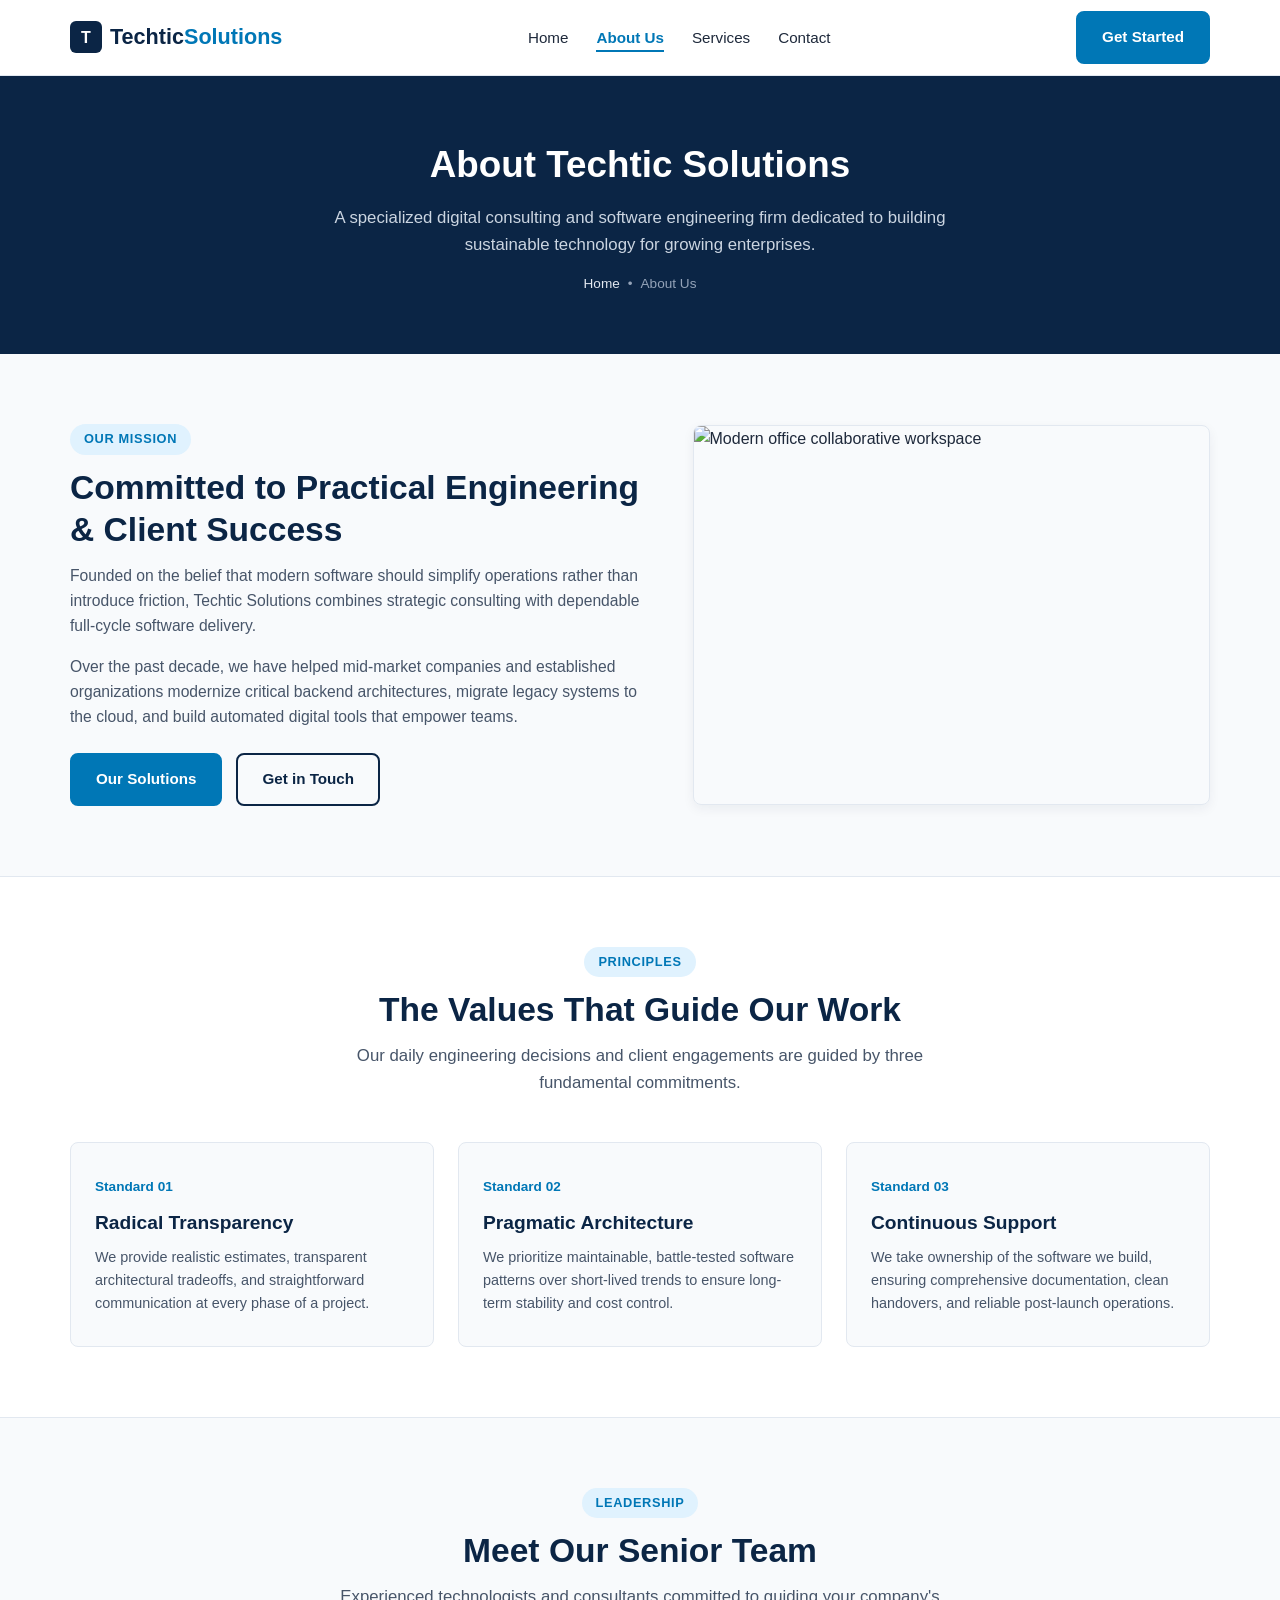
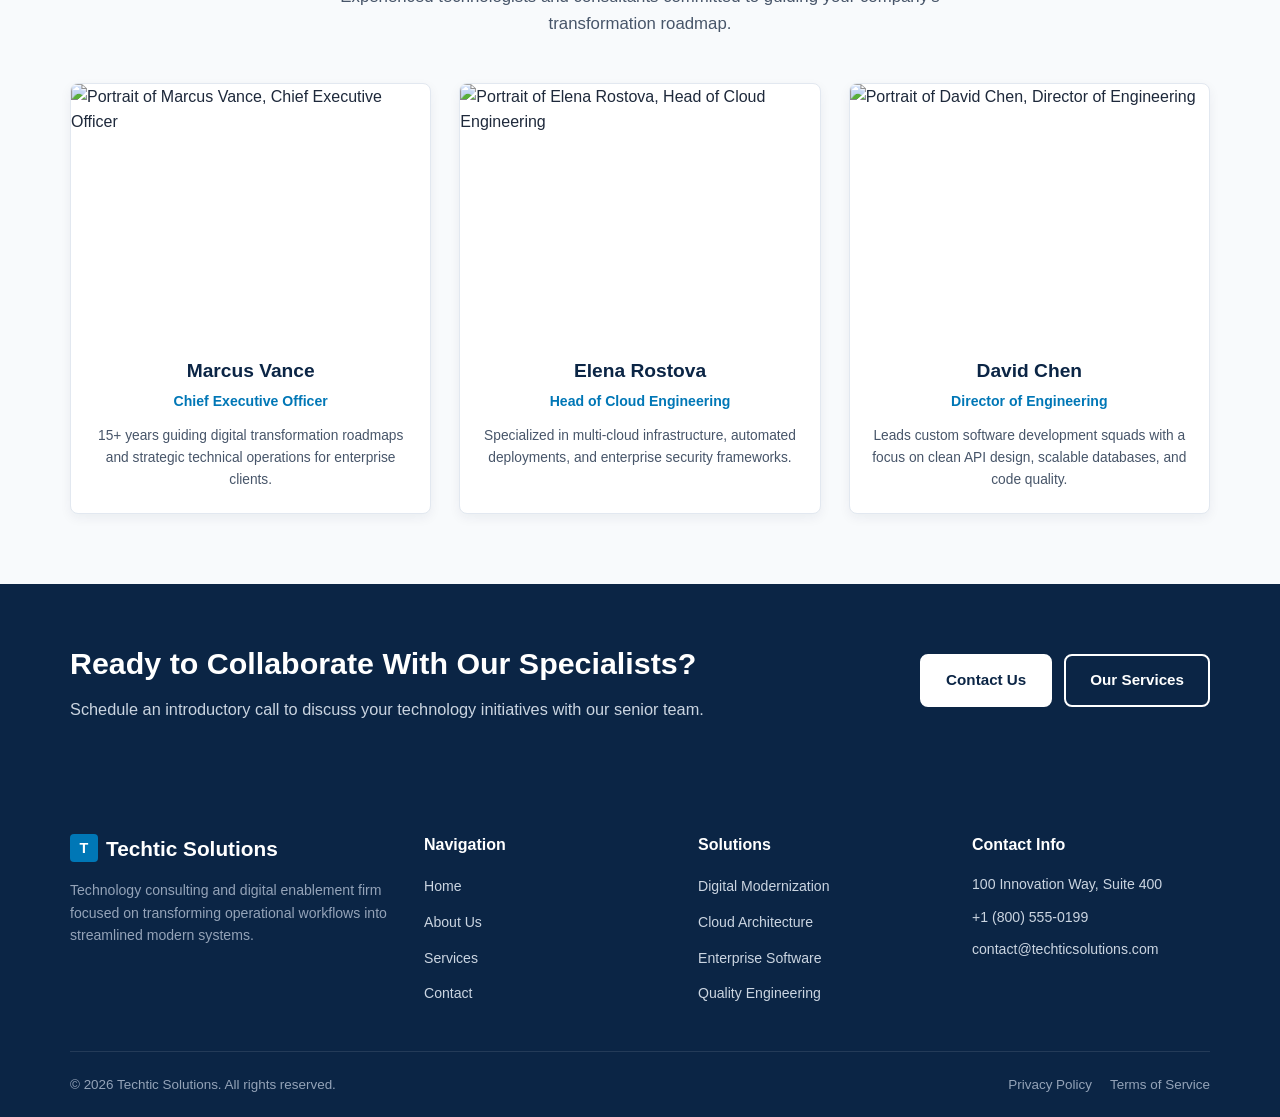
==== about.html @ 80dbdb21 "Initial commit: Techtic Solutions business website" ====
<!DOCTYPE html>
<html lang="en">
<head>
  <meta charset="UTF-8">
  <meta name="viewport" content="width=device-width, initial-scale=1.0">
  <title>About Us | Techtic Solutions</title>
  <meta name="description" content="Learn about Techtic Solutions - our story, mission, core values, and our engineering leadership.">
  <link rel="stylesheet" href="style.css">
</head>
<body>

  <!-- Navigation -->
  <header class="main-header">
    <div class="container navbar">
      <a href="index.html" class="brand-logo">
        <span class="brand-badge">T</span>
        <span>Techtic<span class="brand-accent">Solutions</span></span>
      </a>

      <nav aria-label="Main Navigation">
        <ul class="nav-links">
          <li><a href="index.html" class="nav-link">Home</a></li>
          <li><a href="about.html" class="nav-link active">About Us</a></li>
          <li><a href="services.html" class="nav-link">Services</a></li>
          <li><a href="contact.html" class="nav-link">Contact</a></li>
        </ul>
      </nav>

      <div class="nav-cta">
        <a href="contact.html" class="btn btn-primary">Get Started</a>
      </div>
    </div>
  </header>

  <!-- Page Banner -->
  <section class="page-banner">
    <div class="container">
      <h1>About Techtic Solutions</h1>
      <p>A specialized digital consulting and software engineering firm dedicated to building sustainable technology for growing enterprises.</p>
      <div class="breadcrumb-nav">
        <a href="index.html">Home</a> &bull; <span>About Us</span>
      </div>
    </div>
  </section>

  <main>
    <!-- Company Story Section -->
    <section class="section-padding">
      <div class="container">
        <div class="two-column-layout">
          <div class="column-text">
            <span class="badge">Our Mission</span>
            <h2 class="section-title">Committed to Practical Engineering &amp; Client Success</h2>
            <p class="text-paragraph">
              Founded on the belief that modern software should simplify operations rather than introduce friction, Techtic Solutions combines strategic consulting with dependable full-cycle software delivery.
            </p>
            <p class="text-paragraph">
              Over the past decade, we have helped mid-market companies and established organizations modernize critical backend architectures, migrate legacy systems to the cloud, and build automated digital tools that empower teams.
            </p>
            <div class="about-btn-group">
              <a href="services.html" class="btn btn-primary">Our Solutions</a>
              <a href="contact.html" class="btn btn-outline">Get in Touch</a>
            </div>
          </div>

          <div class="column-image-wrap">
            <img 
              src="https://images.unsplash.com/photo-1497366216548-37526070297c?auto=format&fit=crop&w=700&q=80" 
              alt="Modern office collaborative workspace" 
              class="about-image"
            >
          </div>
        </div>
      </div>
    </section>

    <!-- Core Values Section -->
    <section class="section-padding values-section">
      <div class="container">
        <div class="section-header">
          <span class="badge">Principles</span>
          <h2 class="section-title">The Values That Guide Our Work</h2>
          <p class="section-subtitle">
            Our daily engineering decisions and client engagements are guided by three fundamental commitments.
          </p>
        </div>

        <div class="values-flex">
          <article class="value-card">
            <span class="value-tag">Standard 01</span>
            <h3>Radical Transparency</h3>
            <p>
              We provide realistic estimates, transparent architectural tradeoffs, and straightforward communication at every phase of a project.
            </p>
          </article>

          <article class="value-card">
            <span class="value-tag">Standard 02</span>
            <h3>Pragmatic Architecture</h3>
            <p>
              We prioritize maintainable, battle-tested software patterns over short-lived trends to ensure long-term stability and cost control.
            </p>
          </article>

          <article class="value-card">
            <span class="value-tag">Standard 03</span>
            <h3>Continuous Support</h3>
            <p>
              We take ownership of the software we build, ensuring comprehensive documentation, clean handovers, and reliable post-launch operations.
            </p>
          </article>
        </div>
      </div>
    </section>

    <!-- Leadership Team Section -->
    <section class="section-padding">
      <div class="container">
        <div class="section-header">
          <span class="badge">Leadership</span>
          <h2 class="section-title">Meet Our Senior Team</h2>
          <p class="section-subtitle">
            Experienced technologists and consultants committed to guiding your company's transformation roadmap.
          </p>
        </div>

        <div class="team-flex">
          <article class="team-card">
            <img 
              src="https://images.unsplash.com/photo-1507003211169-0a1dd7228f2d?auto=format&fit=crop&w=500&q=80" 
              alt="Portrait of Marcus Vance, Chief Executive Officer" 
              class="team-photo"
            >
            <div class="team-body">
              <h3 class="team-name">Marcus Vance</h3>
              <p class="team-role">Chief Executive Officer</p>
              <p class="team-bio">
                15+ years guiding digital transformation roadmaps and strategic technical operations for enterprise clients.
              </p>
            </div>
          </article>

          <article class="team-card">
            <img 
              src="https://images.unsplash.com/photo-1573496359142-b8d87734a5a2?auto=format&fit=crop&w=500&q=80" 
              alt="Portrait of Elena Rostova, Head of Cloud Engineering" 
              class="team-photo"
            >
            <div class="team-body">
              <h3 class="team-name">Elena Rostova</h3>
              <p class="team-role">Head of Cloud Engineering</p>
              <p class="team-bio">
                Specialized in multi-cloud infrastructure, automated deployments, and enterprise security frameworks.
              </p>
            </div>
          </article>

          <article class="team-card">
            <img 
              src="https://images.unsplash.com/photo-1500648767791-00dcc994a43e?auto=format&fit=crop&w=500&q=80" 
              alt="Portrait of David Chen, Director of Engineering" 
              class="team-photo"
            >
            <div class="team-body">
              <h3 class="team-name">David Chen</h3>
              <p class="team-role">Director of Engineering</p>
              <p class="team-bio">
                Leads custom software development squads with a focus on clean API design, scalable databases, and code quality.
              </p>
            </div>
          </article>
        </div>
      </div>
    </section>

    <!-- Call to Action -->
    <section class="cta-section">
      <div class="container cta-flex">
        <div class="cta-content">
          <h2>Ready to Collaborate With Our Specialists?</h2>
          <p>Schedule an introductory call to discuss your technology initiatives with our senior team.</p>
        </div>
        <div class="cta-actions">
          <a href="contact.html" class="btn btn-white">Contact Us</a>
          <a href="services.html" class="btn btn-white-outline">Our Services</a>
        </div>
      </div>
    </section>
  </main>

  <!-- Footer -->
  <footer class="main-footer">
    <div class="container">
      <div class="footer-grid">
        <div class="footer-col footer-col-about">
          <div class="footer-logo">
            <span class="footer-logo-badge">T</span>
            <span>Techtic Solutions</span>
          </div>
          <p class="footer-description">
            Technology consulting and digital enablement firm focused on transforming operational workflows into streamlined modern systems.
          </p>
        </div>

        <div class="footer-col">
          <h4>Navigation</h4>
          <ul class="footer-nav">
            <li><a href="index.html">Home</a></li>
            <li><a href="about.html">About Us</a></li>
            <li><a href="services.html">Services</a></li>
            <li><a href="contact.html">Contact</a></li>
          </ul>
        </div>

        <div class="footer-col">
          <h4>Solutions</h4>
          <ul class="footer-nav">
            <li><a href="services.html">Digital Modernization</a></li>
            <li><a href="services.html">Cloud Architecture</a></li>
            <li><a href="services.html">Enterprise Software</a></li>
            <li><a href="services.html">Quality Engineering</a></li>
          </ul>
        </div>

        <div class="footer-col">
          <h4>Contact Info</h4>
          <div class="footer-contact-list">
            <p>100 Innovation Way, Suite 400</p>
            <p>+1 (800) 555-0199</p>
            <p>contact@techticsolutions.com</p>
          </div>
        </div>
      </div>

      <div class="footer-bottom">
        <div class="footer-bottom-flex">
          <p>&copy; 2026 Techtic Solutions. All rights reserved.</p>
          <div class="footer-legal-links">
            <a href="#">Privacy Policy</a>
            <a href="#">Terms of Service</a>
          </div>
        </div>
      </div>
    </div>
  </footer>

</body>
</html>
---- style.css ----
/* Global Variables & Reset */
:root {
  --primary-color: #0b2545;
  --primary-hover: #07192f;
  --accent-color: #0077b6;
  --accent-hover: #025c8d;
  --accent-light: #e0f2fe;
  --text-dark: #1e293b;
  --text-muted: #475569;
  --bg-light: #f8fafc;
  --bg-white: #ffffff;
  --border-color: #e2e8f0;
  --card-shadow: 0 4px 12px rgba(11, 37, 69, 0.06);
  --card-shadow-hover: 0 10px 20px rgba(11, 37, 69, 0.1);
  --border-radius: 8px;
  --font-family: -apple-system, BlinkMacSystemFont, 'Segoe UI', Roboto, Helvetica, Arial, sans-serif;
}

* {
  margin: 0;
  padding: 0;
  box-sizing: border-box;
}

body {
  font-family: var(--font-family);
  color: var(--text-dark);
  background-color: var(--bg-light);
  line-height: 1.6;
  display: flex;
  flex-direction: column;
  min-height: 100vh;
}

a {
  text-decoration: none;
  color: inherit;
  transition: color 0.2s ease;
}

ul {
  list-style: none;
}

img {
  max-width: 100%;
  height: auto;
  display: block;
}

/* Layout Utilities */
.container {
  width: 90%;
  max-width: 1140px;
  margin: 0 auto;
}

.section-padding {
  padding: 70px 0;
}

.section-header {
  text-align: center;
  margin-bottom: 45px;
}

.badge {
  display: inline-block;
  padding: 5px 14px;
  background-color: var(--accent-light);
  color: var(--accent-color);
  font-size: 0.8rem;
  font-weight: 600;
  text-transform: uppercase;
  letter-spacing: 0.05em;
  border-radius: 20px;
  margin-bottom: 12px;
}

.section-title {
  font-size: 2.1rem;
  color: var(--primary-color);
  margin-bottom: 12px;
  font-weight: 700;
  line-height: 1.25;
}

.section-subtitle {
  color: var(--text-muted);
  font-size: 1.05rem;
  max-width: 620px;
  margin: 0 auto;
}

/* Buttons */
.btn {
  display: inline-flex;
  align-items: center;
  justify-content: center;
  padding: 12px 24px;
  font-size: 0.95rem;
  font-weight: 600;
  border-radius: var(--border-radius);
  border: 2px solid transparent;
  cursor: pointer;
  transition: all 0.2s ease;
}

.btn-primary {
  background-color: var(--accent-color);
  color: var(--bg-white);
  border-color: var(--accent-color);
}

.btn-primary:hover {
  background-color: var(--accent-hover);
  border-color: var(--accent-hover);
}

.btn-outline {
  background-color: transparent;
  color: var(--primary-color);
  border-color: var(--primary-color);
}

.btn-outline:hover {
  background-color: var(--primary-color);
  color: var(--bg-white);
}

.btn-white {
  background-color: var(--bg-white);
  color: var(--primary-color);
  border-color: var(--bg-white);
}

.btn-white:hover {
  background-color: #f1f5f9;
  border-color: #f1f5f9;
}

.btn-white-outline {
  background-color: transparent;
  color: var(--bg-white);
  border-color: var(--bg-white);
}

.btn-white-outline:hover {
  background-color: var(--bg-white);
  color: var(--primary-color);
}

/* Base Card */
.card {
  background-color: var(--bg-white);
  border: 1px solid var(--border-color);
  border-radius: var(--border-radius);
  box-shadow: var(--card-shadow);
  transition: transform 0.2s ease, box-shadow 0.2s ease;
}

.card:hover {
  transform: translateY(-4px);
  box-shadow: var(--card-shadow-hover);
}

/* Header & Navigation */
.main-header {
  background-color: var(--bg-white);
  border-bottom: 1px solid var(--border-color);
  position: sticky;
  top: 0;
  z-index: 100;
}

.navbar {
  display: flex;
  justify-content: space-between;
  align-items: center;
  height: 75px;
}

.brand-logo {
  display: flex;
  align-items: center;
  gap: 8px;
  font-size: 1.35rem;
  font-weight: 700;
  color: var(--primary-color);
}

.brand-badge {
  background-color: var(--primary-color);
  color: var(--bg-white);
  width: 32px;
  height: 32px;
  display: flex;
  align-items: center;
  justify-content: center;
  border-radius: 6px;
  font-weight: 800;
  font-size: 1rem;
}

.brand-accent {
  color: var(--accent-color);
}

.nav-links {
  display: flex;
  align-items: center;
  gap: 28px;
}

.nav-link {
  font-size: 0.95rem;
  font-weight: 500;
  color: var(--text-dark);
  position: relative;
  padding: 6px 0;
}

.nav-link:hover {
  color: var(--accent-color);
}

.nav-link.active {
  color: var(--accent-color);
  font-weight: 600;
}

.nav-link.active::after {
  content: "";
  position: absolute;
  left: 0;
  bottom: 0;
  width: 100%;
  height: 2px;
  background-color: var(--accent-color);
}

.nav-cta {
  display: flex;
  align-items: center;
}

/* Page Header Banner */
.page-banner {
  background-color: var(--primary-color);
  color: var(--bg-white);
  padding: 60px 0;
  text-align: center;
}

.page-banner h1 {
  font-size: 2.3rem;
  margin-bottom: 10px;
  font-weight: 700;
}

.page-banner p {
  font-size: 1.05rem;
  color: #cbd5e1;
  max-width: 620px;
  margin: 0 auto;
}

.breadcrumb-nav {
  margin-top: 14px;
  font-size: 0.85rem;
  color: #94a3b8;
  display: flex;
  justify-content: center;
  gap: 8px;
}

.breadcrumb-nav a {
  color: #e2e8f0;
}

.breadcrumb-nav a:hover {
  color: var(--accent-light);
}

/* Hero Section */
.hero-section {
  padding: 70px 0 80px;
  background-color: var(--bg-white);
  border-bottom: 1px solid var(--border-color);
}

.hero-wrapper {
  display: flex;
  align-items: center;
  justify-content: space-between;
  gap: 50px;
}

.hero-content {
  flex: 1 1 50%;
}

.hero-title {
  font-size: 2.8rem;
  line-height: 1.2;
  color: var(--primary-color);
  margin-bottom: 18px;
  font-weight: 800;
}

.hero-title span {
  color: var(--accent-color);
}

.hero-description {
  font-size: 1.1rem;
  color: var(--text-muted);
  margin-bottom: 28px;
  line-height: 1.6;
}

.hero-buttons {
  display: flex;
  gap: 14px;
  flex-wrap: wrap;
  margin-bottom: 34px;
}

.hero-features {
  display: flex;
  gap: 22px;
  padding-top: 20px;
  border-top: 1px solid var(--border-color);
}

.hero-feature-item {
  display: flex;
  align-items: center;
  gap: 8px;
  font-size: 0.9rem;
  font-weight: 600;
  color: var(--text-dark);
}

.feature-dot {
  width: 8px;
  height: 8px;
  border-radius: 50%;
  background-color: var(--accent-color);
}

.hero-image-wrap {
  flex: 1 1 45%;
  display: flex;
  justify-content: center;
}

.hero-image {
  width: 100%;
  max-width: 480px;
  height: 340px;
  object-fit: cover;
  border-radius: var(--border-radius);
  box-shadow: var(--card-shadow);
  border: 1px solid var(--border-color);
}

/* Services Grid (Flexbox Layout) */
.services-flex {
  display: flex;
  flex-wrap: wrap;
  gap: 28px;
  justify-content: center;
}

.service-card {
  flex: 1 1 calc(33.333% - 20px);
  min-width: 280px;
  padding: 32px 26px;
  display: flex;
  flex-direction: column;
  justify-content: space-between;
}

.service-tag {
  display: inline-block;
  align-self: flex-start;
  font-size: 0.75rem;
  font-weight: 700;
  text-transform: uppercase;
  color: var(--accent-color);
  background-color: var(--accent-light);
  padding: 4px 10px;
  border-radius: 4px;
  margin-bottom: 18px;
  letter-spacing: 0.04em;
}

.service-card h3 {
  font-size: 1.3rem;
  color: var(--primary-color);
  margin-bottom: 12px;
}

.service-card p {
  color: var(--text-muted);
  font-size: 0.92rem;
  margin-bottom: 20px;
  flex-grow: 1;
}

.service-checklist {
  display: flex;
  flex-direction: column;
  gap: 8px;
  margin-bottom: 22px;
}

.service-checklist li {
  font-size: 0.88rem;
  color: var(--text-dark);
  display: flex;
  align-items: center;
  gap: 8px;
}

.checklist-bullet {
  color: var(--accent-color);
  font-size: 1.1rem;
  line-height: 1;
}

.service-link {
  font-size: 0.9rem;
  font-weight: 600;
  color: var(--accent-color);
  display: inline-flex;
  align-items: center;
  gap: 6px;
}

.service-link:hover {
  color: var(--primary-color);
}

/* Metrics Section */
.metrics-section {
  background-color: var(--bg-white);
  border-top: 1px solid var(--border-color);
  border-bottom: 1px solid var(--border-color);
}

.metrics-flex {
  display: flex;
  flex-wrap: wrap;
  justify-content: space-between;
  gap: 20px;
}

.metric-card {
  flex: 1 1 calc(25% - 15px);
  min-width: 200px;
  padding: 28px 20px;
  text-align: center;
  background-color: var(--bg-light);
  border: 1px solid var(--border-color);
  border-radius: var(--border-radius);
}

.metric-number {
  font-size: 2.4rem;
  font-weight: 800;
  color: var(--accent-color);
  line-height: 1;
  margin-bottom: 6px;
}

.metric-label {
  font-size: 0.95rem;
  font-weight: 700;
  color: var(--primary-color);
  margin-bottom: 4px;
}

.metric-desc {
  font-size: 0.82rem;
  color: var(--text-muted);
}

/* About Page Specific Styles */
.two-column-layout {
  display: flex;
  align-items: center;
  justify-content: space-between;
  gap: 48px;
}

.column-text {
  flex: 1 1 50%;
}

.column-image-wrap {
  flex: 1 1 45%;
}

.about-image {
  width: 100%;
  height: 380px;
  object-fit: cover;
  border-radius: var(--border-radius);
  border: 1px solid var(--border-color);
  box-shadow: var(--card-shadow);
}

.text-paragraph {
  color: var(--text-muted);
  font-size: 0.98rem;
  margin-bottom: 16px;
}

.about-btn-group {
  display: flex;
  gap: 14px;
  margin-top: 24px;
  flex-wrap: wrap;
}

.values-section {
  background-color: var(--bg-white);
  border-top: 1px solid var(--border-color);
  border-bottom: 1px solid var(--border-color);
}

.values-flex {
  display: flex;
  flex-wrap: wrap;
  gap: 24px;
}

.value-card {
  flex: 1 1 calc(33.333% - 16px);
  min-width: 260px;
  padding: 30px 24px;
  background-color: var(--bg-light);
  border: 1px solid var(--border-color);
  border-radius: var(--border-radius);
}

.value-tag {
  display: inline-block;
  font-weight: 700;
  font-size: 0.85rem;
  color: var(--accent-color);
  margin-bottom: 10px;
}

.value-card h3 {
  font-size: 1.2rem;
  color: var(--primary-color);
  margin-bottom: 8px;
}

.value-card p {
  font-size: 0.9rem;
  color: var(--text-muted);
}

/* Team Grid */
.team-flex {
  display: flex;
  flex-wrap: wrap;
  gap: 28px;
  justify-content: center;
}

.team-card {
  flex: 1 1 calc(33.333% - 20px);
  min-width: 260px;
  background-color: var(--bg-white);
  border: 1px solid var(--border-color);
  border-radius: var(--border-radius);
  overflow: hidden;
  box-shadow: var(--card-shadow);
  transition: transform 0.2s ease;
}

.team-card:hover {
  transform: translateY(-4px);
}

.team-photo {
  width: 100%;
  height: 250px;
  object-fit: cover;
}

.team-body {
  padding: 22px 20px;
  text-align: center;
}

.team-name {
  font-size: 1.2rem;
  font-weight: 700;
  color: var(--primary-color);
  margin-bottom: 4px;
}

.team-role {
  color: var(--accent-color);
  font-size: 0.88rem;
  font-weight: 600;
  margin-bottom: 12px;
}

.team-bio {
  font-size: 0.86rem;
  color: var(--text-muted);
}

/* Process Timeline (Services Page) */
.process-section {
  background-color: var(--bg-white);
  border-top: 1px solid var(--border-color);
  border-bottom: 1px solid var(--border-color);
}

.process-flex {
  display: flex;
  flex-wrap: wrap;
  gap: 20px;
  justify-content: space-between;
}

.process-card {
  flex: 1 1 calc(25% - 15px);
  min-width: 220px;
  background-color: var(--bg-light);
  border: 1px solid var(--border-color);
  border-radius: var(--border-radius);
  padding: 26px 20px;
  display: flex;
  flex-direction: column;
}

.step-indicator {
  font-size: 1.5rem;
  font-weight: 800;
  color: var(--accent-color);
  margin-bottom: 10px;
}

.process-card h4 {
  font-size: 1.15rem;
  color: var(--primary-color);
  margin-bottom: 8px;
}

.process-card p {
  font-size: 0.88rem;
  color: var(--text-muted);
}

/* Contact Page */
.contact-flex {
  display: flex;
  gap: 40px;
  align-items: flex-start;
}

.contact-info-panel {
  flex: 1 1 38%;
  background-color: var(--primary-color);
  color: var(--bg-white);
  padding: 38px 30px;
  border-radius: var(--border-radius);
}

.contact-info-panel h3 {
  font-size: 1.55rem;
  margin-bottom: 12px;
}

.contact-intro {
  color: #cbd5e1;
  font-size: 0.94rem;
  margin-bottom: 28px;
}

.contact-list {
  display: flex;
  flex-direction: column;
  gap: 22px;
  margin-bottom: 30px;
}

.contact-item h4 {
  font-size: 0.85rem;
  color: #94a3b8;
  text-transform: uppercase;
  letter-spacing: 0.04em;
  margin-bottom: 4px;
}

.contact-item p {
  font-size: 0.98rem;
  color: var(--bg-white);
}

.hours-card {
  background-color: rgba(255, 255, 255, 0.07);
  padding: 18px;
  border-radius: 6px;
  border: 1px solid rgba(255, 255, 255, 0.1);
}

.hours-card h4 {
  font-size: 0.92rem;
  margin-bottom: 6px;
  color: var(--bg-white);
}

.hours-card p {
  font-size: 0.84rem;
  color: #cbd5e1;
}

.contact-form-panel {
  flex: 1 1 62%;
  background-color: var(--bg-white);
  padding: 38px;
  border-radius: var(--border-radius);
  border: 1px solid var(--border-color);
  box-shadow: var(--card-shadow);
}

.form-header-title {
  font-size: 1.6rem;
  color: var(--primary-color);
  margin-bottom: 6px;
}

.form-header-sub {
  color: var(--text-muted);
  font-size: 0.92rem;
  margin-bottom: 26px;
}

.form-row {
  display: flex;
  gap: 18px;
}

.form-group {
  flex: 1;
  display: flex;
  flex-direction: column;
  gap: 6px;
  margin-bottom: 18px;
}

.form-group label {
  font-size: 0.88rem;
  font-weight: 600;
  color: var(--text-dark);
}

.form-input {
  width: 100%;
  padding: 11px 14px;
  border: 1px solid var(--border-color);
  border-radius: 6px;
  font-family: inherit;
  font-size: 0.92rem;
  color: var(--text-dark);
  background-color: var(--bg-white);
  transition: border-color 0.2s ease;
}

.form-input:focus {
  outline: none;
  border-color: var(--accent-color);
}

textarea.form-input {
  resize: vertical;
  min-height: 120px;
}

.form-btn-full {
  width: 100%;
  padding: 13px 20px;
}

/* Call to Action Section */
.cta-section {
  background-color: var(--primary-color);
  color: var(--bg-white);
  padding: 55px 0;
}

.cta-flex {
  display: flex;
  justify-content: space-between;
  align-items: center;
  flex-wrap: wrap;
  gap: 26px;
}

.cta-content {
  flex: 1 1 65%;
  min-width: 280px;
}

.cta-content h2 {
  font-size: 1.9rem;
  margin-bottom: 8px;
  font-weight: 700;
}

.cta-content p {
  color: #cbd5e1;
  font-size: 1.02rem;
}

.cta-actions {
  flex: 0 0 auto;
  display: flex;
  gap: 12px;
}

/* Universal Footer */
.main-footer {
  background-color: var(--primary-color);
  color: var(--bg-white);
  margin-top: auto;
  padding-top: 55px;
}

.footer-grid {
  display: flex;
  flex-wrap: wrap;
  justify-content: space-between;
  gap: 36px;
  padding-bottom: 45px;
  border-bottom: 1px solid rgba(255, 255, 255, 0.1);
}

.footer-col {
  flex: 1 1 180px;
}

.footer-col-about {
  flex: 1 1 260px;
}

.footer-logo {
  display: flex;
  align-items: center;
  gap: 8px;
  font-size: 1.3rem;
  font-weight: 700;
  color: var(--bg-white);
  margin-bottom: 14px;
}

.footer-logo-badge {
  background-color: var(--accent-color);
  color: var(--bg-white);
  width: 28px;
  height: 28px;
  border-radius: 4px;
  display: flex;
  align-items: center;
  justify-content: center;
  font-size: 0.9rem;
  font-weight: 800;
}

.footer-description {
  color: #94a3b8;
  font-size: 0.88rem;
  line-height: 1.6;
}

.footer-col h4 {
  font-size: 1rem;
  color: var(--bg-white);
  margin-bottom: 16px;
  font-weight: 600;
}

.footer-nav {
  display: flex;
  flex-direction: column;
  gap: 10px;
}

.footer-nav a {
  color: #cbd5e1;
  font-size: 0.88rem;
}

.footer-nav a:hover {
  color: var(--accent-light);
}

.footer-contact-list {
  display: flex;
  flex-direction: column;
  gap: 10px;
  color: #cbd5e1;
  font-size: 0.88rem;
}

.footer-bottom {
  padding: 22px 0;
}

.footer-bottom-flex {
  display: flex;
  justify-content: space-between;
  align-items: center;
  flex-wrap: wrap;
  gap: 12px;
  font-size: 0.84rem;
  color: #94a3b8;
}

.footer-legal-links {
  display: flex;
  gap: 18px;
}

.footer-legal-links a {
  color: #94a3b8;
}

.footer-legal-links a:hover {
  color: var(--bg-white);
}

/* Responsive Media Queries */
@media (max-width: 768px) {
  .navbar {
    height: auto;
    padding: 16px 0;
    flex-direction: column;
    gap: 14px;
  }

  .nav-links {
    flex-wrap: wrap;
    justify-content: center;
    gap: 16px;
  }

  .nav-cta {
    width: 100%;
    justify-content: center;
  }

  .hero-wrapper {
    flex-direction: column;
    text-align: center;
    gap: 36px;
  }

  .hero-title {
    font-size: 2.2rem;
  }

  .hero-buttons {
    justify-content: center;
  }

  .hero-features {
    justify-content: center;
    flex-wrap: wrap;
  }

  .two-column-layout {
    flex-direction: column;
    gap: 32px;
  }

  .about-btn-group {
    justify-content: center;
  }

  .contact-flex {
    flex-direction: column;
  }

  .form-row {
    flex-direction: column;
    gap: 0;
  }

  .contact-info-panel,
  .contact-form-panel {
    width: 100%;
  }

  .cta-flex {
    flex-direction: column;
    text-align: center;
  }

  .cta-actions {
    justify-content: center;
  }

  .footer-grid {
    flex-direction: column;
    gap: 28px;
  }

  .footer-bottom-flex {
    flex-direction: column;
    text-align: center;
  }
}
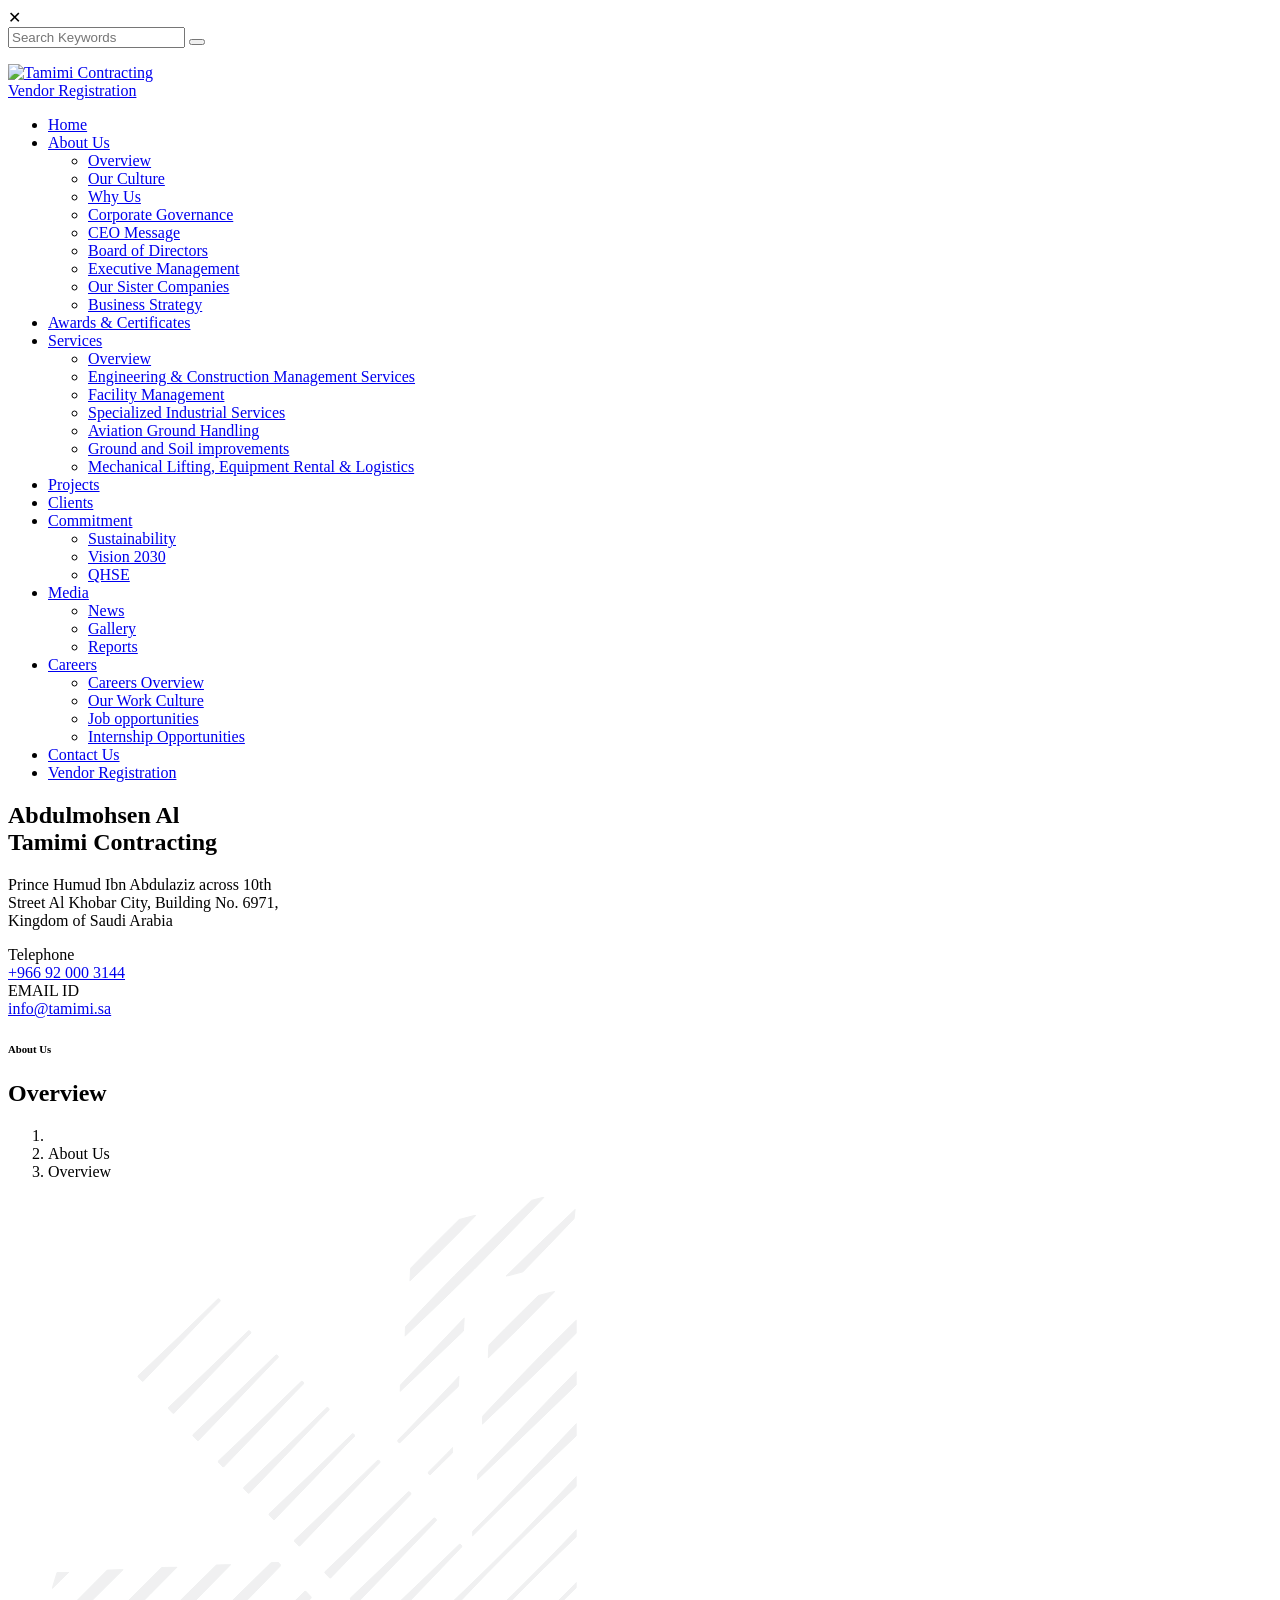
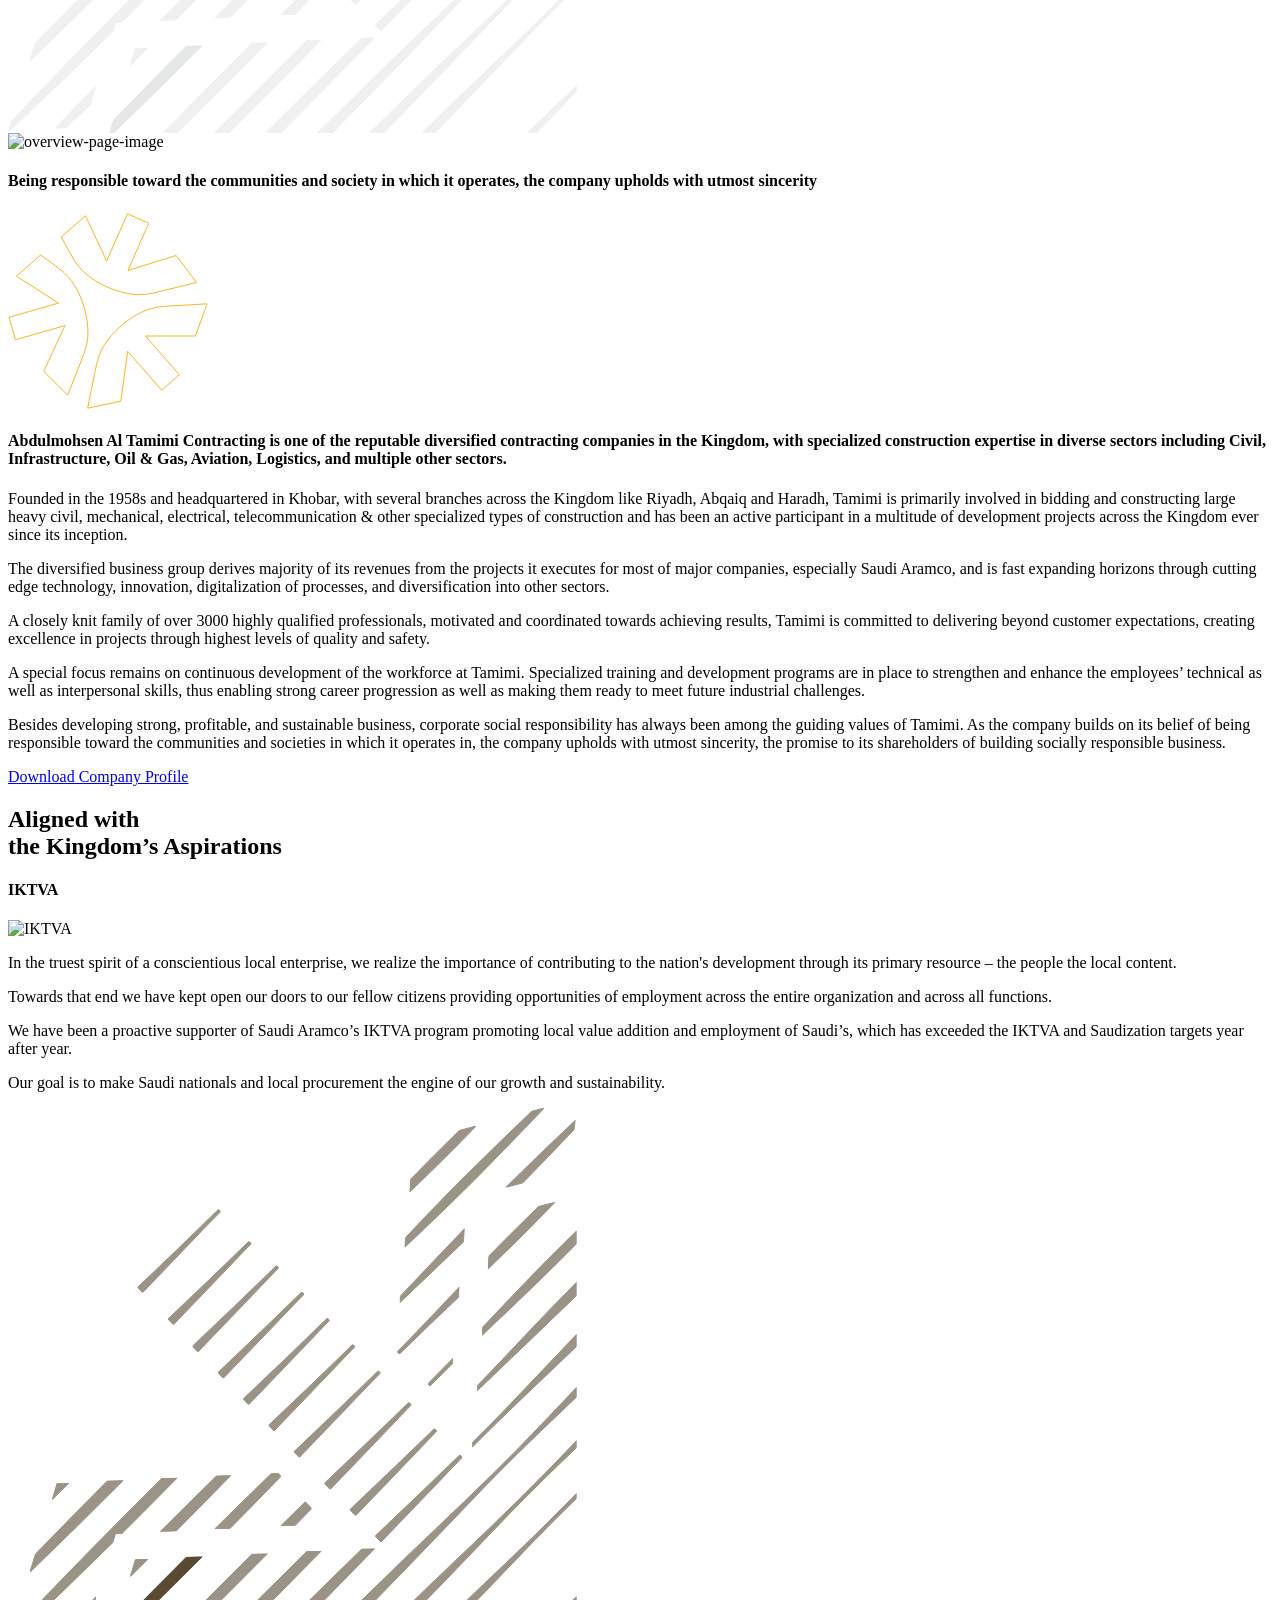
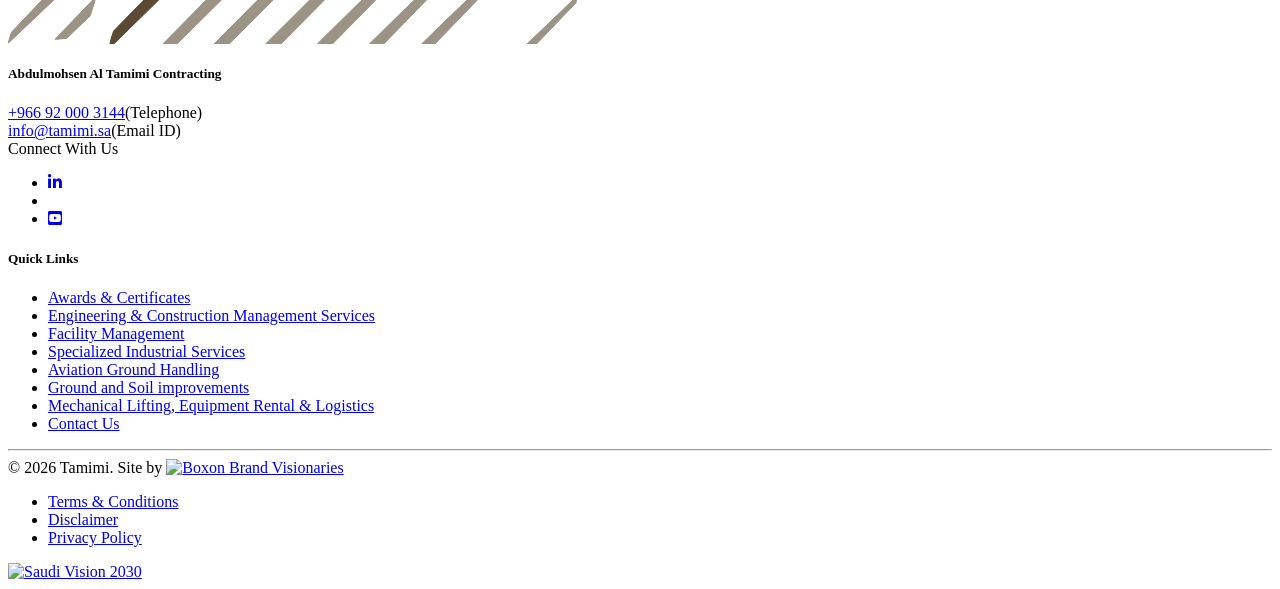
==== commit c3d24614: "Update website to authentic Tamimi Contracting Kingdom of Saudi Arabia platform" ====
--- a/about.html
+++ b/about.html
@@ -1,248 +1,1295 @@
-<!DOCTYPE html>
 <html lang="en">
 <head>
-  <meta charset="UTF-8">
-  <meta name="viewport" content="width=device-width, initial-scale=1.0">
-  <title>About Us | Techtic Solutions</title>
-  <meta name="description" content="Learn about Techtic Solutions - our story, mission, core values, and our engineering leadership.">
-  <link rel="stylesheet" href="style.css">
+    <meta charset="utf-8">
+    <meta name="viewport" content="width=device-width, initial-scale=1, shrink-to-fit=no, user-scalable=0">
+    <meta name="theme-color" content="#BC4108" />
+
+
+
+    <meta name="description" content="Abdulmohsen Al Tamimi Contracting is one of the reputable diversified contracting companies in the Kingdom. Founded in the 1960s."/>
+<meta name="keywords" content ="tamimi, contracting, construction, expertise, Civil, Infrastructure, Oil & Gas, Logistics, Aviation"/>
+<meta property="og:title" content ="Overview | Kingdom of Saudi Arabia"/>
+<meta property="og:description" content ="Abdulmohsen Al Tamimi Contracting is one of the reputable diversified contracting companies in the Kingdom. Founded in the 1960s."/>
+<meta property="og:image" content =""/>
+<meta name="og:url" content ="tamimi, contracting, construction, expertise, Civil, Infrastructure, Oil & Gas, Logistics, Aviation"/>
+<title>Overview | Kingdom of Saudi Arabia </title>
+
+    <link rel="stylesheet" href="https://use.typekit.net/eca4sim.css">
+    <!-- font-family: 'Poppins', sans-serif; -->
+    <!-- FAVICON FILES -->
+    <link href="https://tamimicontracting.com/en/assets/ico/apple-touch-icon-144-precomposed.png" rel="apple-touch-icon" sizes="144x144">
+    <link href="https://tamimicontracting.com/en/assets/ico/apple-touch-icon-114-precomposed.png" rel="apple-touch-icon" sizes="114x114">
+    <link href="https://tamimicontracting.com/en/assets/ico/apple-touch-icon-72-precomposed.png" rel="apple-touch-icon" sizes="72x72">
+    <link href="https://tamimicontracting.com/en/assets/ico/apple-touch-icon-57-precomposed.png" rel="apple-touch-icon">
+    <link href="https://tamimicontracting.com/en/assets/ico/favicon.png" rel="shortcut icon">
+
+    <!-- Css Animation Start -->
+    <link rel="stylesheet" href="https://tamimicontracting.com/en/assets/css/animate.min.css" />
+    <!-- Css Animation End  -->
+    <!-- Owl Stylesheets End -->
+    <!-- CSS FILES -->
+    <link rel="stylesheet" href="https://tamimicontracting.com/en/assets/icomoon/style.css">
+    <!--<link rel="stylesheet" href="https://tamimicontracting.com/en/assets/css/st-icons/style.css">-->
+    <link rel="stylesheet" href="https://use.fontawesome.com/releases/v5.13.0/css/all.css">
+    <link rel="stylesheet" href="https://tamimicontracting.com/en/assets/css/loading.css">
+    <link rel="stylesheet" href="https://tamimicontracting.com/en/assets/css/navik.menu.css">
+    <link rel="stylesheet" href="https://tamimicontracting.com/en/assets/css/odometer.min.css">
+    <link href="https://tamimicontracting.com/en/assets/css/fancybox-new.css" rel="stylesheet" />
+    <link rel="stylesheet" href="https://cdnjs.cloudflare.com/ajax/libs/Swiper/8.4.4/swiper-bundle.min.css" media="all ">
+    <link rel="stylesheet" href="https://tamimicontracting.com/en/assets/css/bootstrap.min.css">
+    <link rel="stylesheet" href="https://tamimicontracting.com/en/assets/css/style.css">
+    <link rel="stylesheet" href="https://tamimicontracting.com/en/assets/css/style-light.css">
+    <link rel="stylesheet" href="https://tamimicontracting.com/en/assets/css/mapbox-style.css">
+    <link rel="stylesheet" href="https://tamimicontracting.com/en/assets/css/dropdown.css">
+
+    <link href="https://tamimicontracting.com/en/assets/css/aos.css" rel="stylesheet" />
+    
+
+
+
+    <!-- HTML5 shim and Respond.js for IE8 support of HTML5 elements and media queries -->
+    <!-- WARNING: Respond.js doesn't work if you view the page via file:// -->
+    <!--[if lt IE 9]>
+    <script src="https://tamimicontracting.com/en/assets/js/html5shiv.min.js"></script>
+    <script src="https://tamimicontracting.com/en/assets/js/respond.min.js"></script>
+    <![endif]-->
+    <!--[if gte IE 9]
+    <style type="text/css"> .gradient { filter: none; } </style>
+    <![endif]-->
 </head>
+
 <body>
 
-  <!-- Navigation -->
-  <header class="main-header">
-    <div class="container navbar">
-      <a href="index.html" class="brand-logo">
-        <span class="brand-badge">T</span>
-        <span>Techtic<span class="brand-accent">Solutions</span></span>
-      </a>
-
-      <nav aria-label="Main Navigation">
-        <ul class="nav-links">
-          <li><a href="index.html" class="nav-link">Home</a></li>
-          <li><a href="about.html" class="nav-link active">About Us</a></li>
-          <li><a href="services.html" class="nav-link">Services</a></li>
-          <li><a href="contact.html" class="nav-link">Contact</a></li>
-        </ul>
-      </nav>
-
-      <div class="nav-cta">
-        <a href="contact.html" class="btn btn-primary">Get Started</a>
-      </div>
+    <script>document.body.className += ' fade-out';</script><!--====== End Preloader ======-->
+    
+            <div id="search" class="page_search_box">
+            <div class="search_close"><span>&#x2715;</span></div>
+            <div class="searchinput border-bottom">
+                <form autocomplete="off">
+                    <input id="txtSearch" type="search" class="border-0" placeholder="Search Keywords" aria-label="search-input">
+                    <button type="button" onclick="SearchWeb()" aria-label="search-button"><span class="icon-search-icon"></span></button>
+                </form>
+            </div>
+        </div>
+        <header id="tamimi-header">
+            <!-- end container -->
+            <div class="main-navigation">
+                <div class="navik-header navik-mega-menu">
+                    <div class="container">
+                        <!-- Navik header -->
+                        <div class="navik-header-container">
+                            <!-- Burger menu -->
+                            <div class="burger-menu">
+                                <div class="line-menu line-half  first-line"></div>
+                                <div class="line-menu"></div>
+                                <div class="line-menu line-half   last-line"></div>
+                            </div>
+                            <!--Navigation menu-->
+                            <div class="row">
+                                <div class="col-lg-12">
+                                    <nav class="navik-menu sticky">
+                                        <a href="index.html"><img class="tamimi-logo" src="https://tamimicontracting.com/en/assets/images/home-page/Logo-white.svg" alt="Tamimi Contracting"></a>
+                                    </nav>
+                                    <div class="main-navigation-right">
+
+                                                    <a href="https://tamimicontracting.com/en/vendor-registration" aria-label="vendor-reg" class="vendor-reg">Vendor Registration</a>
+                                        <a href="#" aria-label="Arabic" class="arabic language-switcher"><span class="icon-ain-icon"></span></a>
+                                        <div class="icon-link header_search search-icon">
+                                            <a href="#" aria-label="icon-search" ><span class="icon-search-icon"></span></a>
+                                        </div>
+                                        <div class="mry-top-panel">
+                                            <div class="mry-menu-button-frame">
+                                                <div class="mry-menu-btn">
+                                                    <div class="mry-burger">
+                                                        <span></span>
+                                                    </div>
+                                                </div>
+                                            </div>
+                                        </div>
+                                    </div>
+                                </div>
+                            </div>
+                        </div>
+                    </div>
+                </div>
+            </div>
+            <!-- end navbar -->
+        </header>
+                <div class="mry-menu">
+            <div class="container">
+                <div class="row justify-content-between">
+                    <div class="col-xl-7 col-lg-6 col-12">
+                        <nav id="mry-dynamic-menu">
+                            <ul class="left-menu">
+                                                        <li class="menu-item "><a class="mry-anima-link mry-default-link" href="index.html">Home</a></li>
+                                            <li class="menu-item menu-item-has-children ">
+                                                    <a class="mry-default-link" href="JavaScript:void(0);">About Us</a>
+                                                <ul class="sub-menu">
+                                                                    <li class="menu-item current-menu-item"><a class="mry-anima-link mry-default-link a-active" href="about.html">Overview</a></li>
+                                                                    <li class="menu-item "><a class="mry-anima-link mry-default-link " href="https://tamimicontracting.com/en/our-culture">Our Culture</a></li>
+                                                                    <li class="menu-item "><a class="mry-anima-link mry-default-link " href="https://tamimicontracting.com/en/why-us">Why Us</a></li>
+                                                                    <li class="menu-item "><a class="mry-anima-link mry-default-link " href="https://tamimicontracting.com/en/corporate-governance">Corporate Governance</a></li>
+                                                                    <li class="menu-item "><a class="mry-anima-link mry-default-link " href="https://tamimicontracting.com/en/ceo-message">CEO Message</a></li>
+                                                                    <li class="menu-item "><a class="mry-anima-link mry-default-link " href="https://tamimicontracting.com/en/board-of-directors">Board of Directors</a></li>
+                                                                    <li class="menu-item "><a class="mry-anima-link mry-default-link " href="https://tamimicontracting.com/en/executive-management">Executive Management</a></li>
+                                                                    <li class="menu-item "><a class="mry-anima-link mry-default-link " href="https://tamimicontracting.com/en/our-sister-companies">Our Sister Companies</a></li>
+                                                                    <li class="menu-item "><a class="mry-anima-link mry-default-link " href="https://tamimicontracting.com/en/business-strategy">Business Strategy</a></li>
+                                                </ul>
+                                            </li>
+                                                        <li class="menu-item "><a class="mry-anima-link mry-default-link" href="https://tamimicontracting.com/en/certificates">Awards &amp; Certificates</a></li>
+                                            <li class="menu-item menu-item-has-children ">
+                                                    <a class="mry-default-link" href="JavaScript:void(0);">Services</a>
+                                                <ul class="sub-menu">
+                                                                    <li class="menu-item "><a class="mry-anima-link mry-default-link " href="services.html">Overview</a></li>
+                                                                    <li class="menu-item "><a class="mry-anima-link mry-default-link " href="https://tamimicontracting.com/en/engineering-and-construction-management">Engineering &amp; Construction Management Services</a></li>
+                                                                    <li class="menu-item "><a class="mry-anima-link mry-default-link " href="https://tamimicontracting.com/en/facility-management">Facility Management</a></li>
+                                                                    <li class="menu-item "><a class="mry-anima-link mry-default-link " href="https://tamimicontracting.com/en/specialized-industrial-services">Specialized Industrial Services</a></li>
+                                                                    <li class="menu-item "><a class="mry-anima-link mry-default-link " href="https://tamimicontracting.com/en/aviation-ground-handling">Aviation Ground Handling</a></li>
+                                                                    <li class="menu-item "><a class="mry-anima-link mry-default-link " href="https://tamimicontracting.com/en/ground-and-soil-improvements">Ground and Soil improvements </a></li>
+                                                                    <li class="menu-item "><a class="mry-anima-link mry-default-link " href="https://tamimicontracting.com/en/mechanical-lifting-equipment-rental-and-logistics">Mechanical Lifting, Equipment Rental &amp; Logistics </a></li>
+                                                </ul>
+                                            </li>
+                                                        <li class="menu-item "><a class="mry-anima-link mry-default-link" href="https://tamimicontracting.com/en/projects">Projects</a></li>
+                                                        <li class="menu-item "><a class="mry-anima-link mry-default-link" href="https://tamimicontracting.com/en/clients">Clients</a></li>
+                                            <li class="menu-item menu-item-has-children ">
+                                                    <a class="mry-default-link" href="JavaScript:void(0);">Commitment</a>
+                                                <ul class="sub-menu">
+                                                                    <li class="menu-item "><a class="mry-anima-link mry-default-link " href="https://tamimicontracting.com/en/sustainability">Sustainability</a></li>
+                                                                    <li class="menu-item "><a class="mry-anima-link mry-default-link " href="https://tamimicontracting.com/en/vision-2030">Vision 2030</a></li>
+                                                                    <li class="menu-item "><a class="mry-anima-link mry-default-link " href="https://tamimicontracting.com/en/qhse">QHSE</a></li>
+                                                </ul>
+                                            </li>
+                                            <li class="menu-item menu-item-has-children ">
+                                                    <a class="mry-default-link" href="JavaScript:void(0);">Media</a>
+                                                <ul class="sub-menu">
+                                                                    <li class="menu-item "><a class="mry-anima-link mry-default-link " href="https://tamimicontracting.com/en/news">News</a></li>
+                                                                <li class="menu-item "><a class="mry-anima-link mry-default-link " href="https://tamimicontracting.com/en/gallery">Gallery</a></li>
+                                                                    <li class="menu-item "><a class="mry-anima-link mry-default-link " href="https://tamimicontracting.com/en/reports">Reports</a></li>
+                                                </ul>
+                                            </li>
+                                            <li class="menu-item menu-item-has-children ">
+                                                    <a class="mry-default-link" href="JavaScript:void(0);">Careers</a>
+                                                <ul class="sub-menu">
+                                                                    <li class="menu-item "><a class="mry-anima-link mry-default-link " href="https://tamimicontracting.com/en/careers">Careers Overview</a></li>
+                                                                    <li class="menu-item "><a class="mry-anima-link mry-default-link " href="https://tamimicontracting.com/en/our-work-culture">Our Work Culture</a></li>
+                                                                    <li class="menu-item "><a class="mry-anima-link mry-default-link " href="https://tamimicontracting.com/en/job-opportunities">Job opportunities</a></li>
+                                                                    <li class="menu-item "><a class="mry-anima-link mry-default-link " href="https://tamimicontracting.com/en/internship-opportunities">Internship Opportunities</a></li>
+                                                </ul>
+                                            </li>
+                                                        <li class="menu-item "><a class="mry-anima-link mry-default-link" href="contact.html">Contact Us</a></li>
+                                                        <li class="menu-item "><a class="mry-anima-link mry-default-link reg-link" href="https://tamimicontracting.com/en/vendor-registration">Vendor Registration</a></li>
+                            </ul>
+                        </nav>
+
+                    </div>
+                        <div class="col-xl-5 col-lg-6 col-12">
+                            <div class="mry-info-box-frame">
+                                <div class="mry-info-box">
+
+
+                                    <h2 class="menu-sidecontent-title">Abdulmohsen Al <br>Tamimi Contracting</h2>
+                                    <p>Prince Humud Ibn Abdulaziz across 10th <br />Street Al Khobar City, Building No. 6971, <br />Kingdom of Saudi Arabia</p>
+                                    <div class="mry-mb-20">
+                                        <div class="menu-sidecontent-label">Telephone</div>
+                                        <a class="menu-sidecontent-text" href="tel:&#x2B;966 92 000 3144">&#x2B;966 92 000 3144</a>
+                                    </div>
+                                    <div class="mry-mb-20">
+                                        <div class="menu-sidecontent-label">EMAIL ID</div>
+                                        <a class="menu-sidecontent-text" href="mailto:info@tamimi.sa">info@tamimi.sa</a>
+                                    </div>
+                                </div>
+                            </div>
+                        </div>
+                </div>
+            </div>
+        </div>
+
+
+
+ <script src="https://tamimicontracting.com/en/assets/js/jquery.min.js"></script>
+<script type="text/javascript">
+
+    $('#txtSearch').keypress(function(e) {
+        var key = e.which;
+        if (key == 13)  // the enter key code
+        {
+            SearchWeb();
+            return false;
+        }
+    });
+    function SearchWeb() {
+
+        var keyword = $('#txtSearch').val();
+        if (keyword != "") {
+            window.location.href = "https://tamimicontracting.com/en/search?keyword=" + keyword;
+        }
+        else {
+            alert("Please enter a keyword to search");
+            return false;
+        }
+    }
+</script>
+
+
+
+    
+
+    
+
+    
+        <!-- ========================
+        page title
+        =========================== -->
+    <!------ Breadcrump banner area ------>
+    <section class="top-banner-area">
+        <div class="page-header-inner" style="background-image:url('https://tamimicontracting.com/uploads/Img_BG_2.jpg');">
+            <div class="container">
+                <div class="row">
+                    <div class="col-md-12">
+                        <div class="banner-title-area">
+                                    <h6>About Us</h6>
+                            <h2>Overview</h2>
+
+                        </div>
+                    </div>
+                </div>
+            </div>
+            <div class="breadcrumb breadcrumb-links-top aos aos-init aos-animate wow fadeInDown">
+                <div class="container">
+                    <div class="breadcrumb-detail-wrapper">
+                            <div class="breadcrumb-links">
+        <nav style="--bs-breadcrumb-divider: '|';" aria-label="breadcrumb">
+            <ol class="breadcrumb text-truncate">
+<li class="breadcrumb-item"><a href='https://tamimicontracting.com/en/home' aria-label="Home"><span class="icon-home-icon"></span></a></li> <li class="breadcrumb-item ">About Us</li><li class="breadcrumb-item active  text-truncate" aria-current="page"> Overview</li>            </ol>
+
+
+        </nav>
     </div>
-  </header>
-
-  <!-- Page Banner -->
-  <section class="page-banner">
+
+
+                        <div class="share">
+                            <a href="#" class="addthis_button_compact at300m" aria-label="share-icom"><span class="icon-share-icon" aria-label="Share Icon"></span></a>
+                        </div>
+                    </div>
+                </div>
+            </div>
+        </div>
+    </section>
+
+    
+    <div class="mCustomScrollbar">
+        <div class="transition-fade">
+            <div class="mry-content-frame1" id="scroll">
+            </div>
+        </div>
+    </div>
+    <div class="main-content-wrapper">
+            <!--  Main -->
+    <section class="overview-detail-section">
+        <div class="svg-pattern-animation" data-to-animate data-offset="99%">
+					<svg id="pattern-animation-sm" xmlns="http://www.w3.org/2000/svg" xmlns:xlink="http://www.w3.org/1999/xlink" width="568.6409912109375" height="535.9959716796875" viewBox="0 0 568.641 535.996">
+					  <defs>
+						<clipPath id="clip-path">
+						  <rect id="Rectangle_32" data-name="Rectangle 32" width="83.168" height="83.338" transform="translate(129.566 101.297)" fill="#e6e7e8" stroke="#e6e7e8" stroke-width="1" class="svg-elem-new-pattrern-1"></rect>
+						</clipPath>
+						<clipPath id="clip-path-2">
+						  <rect id="Rectangle_29" data-name="Rectangle 29" width="83.448" height="83.586" transform="translate(159.893 133.211)" fill="#e6e7e8" stroke="#e6e7e8" stroke-width="1" class="svg-elem-new-pattrern-2"></rect>
+						</clipPath>
+						<clipPath id="clip-path-3">
+						  <rect id="Rectangle_28" data-name="Rectangle 28" width="86.325" height="86.423" transform="translate(184.446 157.524)" fill="#e6e7e8" stroke="#e6e7e8" stroke-width="1" class="svg-elem-new-pattrern-3"></rect>
+						</clipPath>
+						<clipPath id="clip-path-4">
+						  <rect id="Rectangle_25" data-name="Rectangle 25" width="86.405" height="86.503" transform="translate(209.812 183.805)" fill="#e6e7e8" stroke="#e6e7e8" stroke-width="1" class="svg-elem-new-pattrern-4"></rect>
+						</clipPath>
+						<clipPath id="clip-path-5">
+						  <rect id="Rectangle_24" data-name="Rectangle 24" width="86.482" height="86.584" transform="translate(235.18 210.082)" fill="#e6e7e8" stroke="#e6e7e8" stroke-width="1" class="svg-elem-new-pattrern-5"></rect>
+						</clipPath>
+						<clipPath id="clip-path-6">
+						  <rect id="Rectangle_22" data-name="Rectangle 22" width="86.556" height="86.669" transform="translate(260.552 236.357)" fill="#e6e7e8" stroke="#e6e7e8" stroke-width="1" class="svg-elem-new-pattrern-6"></rect>
+						</clipPath>
+						<clipPath id="clip-path-7">
+						  <rect id="Rectangle_20" data-name="Rectangle 20" width="86.637" height="86.746" transform="translate(285.916 262.638)" fill="#e6e7e8" stroke="#e6e7e8" stroke-width="1" class="svg-elem-new-pattrern-7"></rect>
+						</clipPath>
+						<clipPath id="clip-path-8">
+						  <rect id="Rectangle_18" data-name="Rectangle 18" width="87.046" height="87.135" transform="translate(316.38 294.295)" fill="#e6e7e8" stroke="#e6e7e8" stroke-width="1" class="svg-elem-new-pattrern-8"></rect>
+						</clipPath>
+						<clipPath id="clip-path-9">
+						  <rect id="Rectangle_17" data-name="Rectangle 17" width="87.123" height="87.216" transform="translate(341.749 320.573)" fill="#e6e7e8" stroke="#e6e7e8" stroke-width="1" class="svg-elem-new-pattrern-9"></rect>
+						</clipPath>
+						<clipPath id="clip-path-10">
+						  <rect id="Rectangle_15" data-name="Rectangle 15" width="87.199" height="87.294" transform="translate(367.118 346.857)" fill="#e6e7e8" stroke="#e6e7e8" stroke-width="1" class="svg-elem-new-pattrern-10"></rect>
+						</clipPath>
+						<clipPath id="clip-path-11">
+						  <rect id="Rectangle_36" data-name="Rectangle 36" width="139.668" height="139.546" transform="translate(396.638)" fill="#e6e7e8" stroke="#e6e7e8" stroke-width="1" class="svg-elem-new-pattrern-11"></rect>
+						</clipPath>
+						<clipPath id="clip-path-12">
+						  <rect id="Rectangle_35" data-name="Rectangle 35" width="69.727" height="67.279" transform="translate(497.766 12.107)" fill="#e6e7e8" stroke="#e6e7e8" stroke-width="1" class="svg-elem-new-pattrern-12"></rect>
+						</clipPath>
+						<clipPath id="clip-path-13">
+						  <rect id="Rectangle_34" data-name="Rectangle 34" width="66.619" height="66.257" transform="translate(401.56 18.026)" fill="#e6e7e8" stroke="#e6e7e8" stroke-width="1" class="svg-elem-new-pattrern-13"></rect>
+						</clipPath>
+						<clipPath id="clip-path-14">
+						  <rect id="Rectangle_33" data-name="Rectangle 33" width="67.276" height="67.153" transform="translate(479.854 94.139)" fill="#e6e7e8" stroke="#e6e7e8" stroke-width="1" class="svg-elem-new-pattrern-14"></rect>
+						</clipPath>
+						<clipPath id="clip-path-15">
+						  <rect id="Rectangle_31" data-name="Rectangle 31" width="64.87" height="74.214" transform="translate(391.714 120.614)" fill="#e6e7e8" stroke="#e6e7e8" stroke-width="1" class="svg-elem-new-pattrern-15"></rect>
+						</clipPath>
+						<clipPath id="clip-path-16">
+						  <rect id="Rectangle_30" data-name="Rectangle 30" width="94.629" height="104.664" transform="translate(474.012 122.855)" fill="#e6e7e8" stroke="#e6e7e8" stroke-width="1" class="svg-elem-new-pattrern-16"></rect>
+						</clipPath>
+						<clipPath id="clip-path-17">
+						  <rect id="Rectangle_27" data-name="Rectangle 27" width="99.523" height="108.759" transform="translate(469.115 174.206)" fill="#e6e7e8" stroke="#e6e7e8" stroke-width="1" class="svg-elem-new-pattrern-17"></rect>
+						</clipPath>
+						<clipPath id="clip-path-18">
+						  <rect id="Rectangle_26" data-name="Rectangle 26" width="62.204" height="67.21" transform="translate(389.177 178.933)" fill="#e6e7e8" stroke="#e6e7e8" stroke-width="1" class="svg-elem-new-pattrern-18"></rect>
+						</clipPath>
+						<clipPath id="clip-path-19">
+						  <rect id="Rectangle_23" data-name="Rectangle 23" width="104.503" height="112.969" transform="translate(464.138 226.378)" fill="#e6e7e8" stroke="#e6e7e8" stroke-width="1" class="svg-elem-new-pattrern-19"></rect>
+						</clipPath>
+						<clipPath id="clip-path-20">
+						  <rect id="Rectangle_21" data-name="Rectangle 21" width="25.279" height="27.887" transform="translate(419.75 250.184)" fill="#e6e7e8" stroke="#e6e7e8" stroke-width="1" class="svg-elem-new-pattrern-20"></rect>
+						</clipPath>
+						<clipPath id="clip-path-21">
+						  <rect id="Rectangle_10" data-name="Rectangle 10" width="16.956" height="16.772" transform="translate(44.119 374.895)" fill="#e6e7e8" stroke="#e6e7e8" stroke-width="1" class="svg-elem-new-pattrern-21"></rect>
+						</clipPath>
+						<clipPath id="clip-path-22">
+						  <rect id="Rectangle_11" data-name="Rectangle 11" width="93.625" height="92.075" transform="translate(21.813 372.327)" fill="#e6e7e8" stroke="#e6e7e8" stroke-width="1" class="svg-elem-new-pattrern-22"></rect>
+						</clipPath>
+						<clipPath id="clip-path-23">
+						  <rect id="Rectangle_12" data-name="Rectangle 12" width="169.417" height="165.742" transform="translate(0 369.777)" fill="#e6e7e8" stroke="#e6e7e8" stroke-width="1" class="svg-elem-new-pattrern-23"></rect>
+						</clipPath>
+						<clipPath id="clip-path-24">
+						  <rect id="Rectangle_2" data-name="Rectangle 2" width="41.518" height="43.183" transform="translate(46.674 488.461)" fill="#e6e7e8" stroke="#e6e7e8" stroke-width="1" class="svg-elem-new-pattrern-24"></rect>
+						</clipPath>
+						<clipPath id="clip-path-25">
+						  <rect id="Rectangle_3" data-name="Rectangle 3" width="17.937" height="17.755" transform="translate(122.153 451.097)" fill="#e6e7e8" stroke="#e6e7e8" stroke-width="1" class="svg-elem-new-pattrern-25"></rect>
+						</clipPath>
+						<clipPath id="clip-path-26">
+						  <rect id="Rectangle_13" data-name="Rectangle 13" width="71.001" height="56.402" transform="translate(152.12 367.242)" fill="#e6e7e8" stroke="#e6e7e8" stroke-width="1" class="svg-elem-new-pattrern-26"></rect>
+						</clipPath>
+						<clipPath id="clip-path-27">
+						  <rect id="Rectangle_8" data-name="Rectangle 8" width="31.103" height="24.157" transform="translate(272.613 393.838)" fill="#e6e7e8" stroke="#e6e7e8" stroke-width="1" class="svg-elem-new-pattrern-27"></rect>
+						</clipPath>
+						<clipPath id="clip-path-28">
+						  <rect id="Rectangle_14" data-name="Rectangle 14" width="66.435" height="56.066" transform="translate(206.588 365.028)" fill="#e6e7e8" stroke="#e6e7e8" stroke-width="1" class="svg-elem-new-pattrern-28"></rect>
+						</clipPath>
+						<clipPath id="clip-path-29">
+						  <rect id="Rectangle_4" data-name="Rectangle 4" width="92.803" height="87.458" transform="translate(101.576 448.534)" fill="#e6e7e8" stroke="#e6e7e8" stroke-width="1" class="svg-elem-new-pattrern-29"></rect>
+						</clipPath>
+						<clipPath id="clip-path-30">
+						  <rect id="Rectangle_5" data-name="Rectangle 5" width="104.852" height="90.544" transform="translate(154.88 445.448)" fill="#e6e7e8" stroke="#e6e7e8" stroke-width="1" class="svg-elem-new-pattrern-30"></rect>
+						</clipPath>
+						<clipPath id="clip-path-31">
+						  <rect id="Rectangle_6" data-name="Rectangle 6" width="107.395" height="93.08" transform="translate(206.038 442.913)" fill="#e6e7e8" stroke="#e6e7e8" stroke-width="1" class="svg-elem-new-pattrern-31"></rect>
+						</clipPath>
+						<clipPath id="clip-path-32">
+						  <rect id="Rectangle_7" data-name="Rectangle 7" width="109.376" height="95.604" transform="translate(257.512 440.389)" fill="#e6e7e8" stroke="#e6e7e8" stroke-width="1" class="svg-elem-new-pattrern-32"></rect>
+						</clipPath>
+						<clipPath id="clip-path-33">
+						  <rect id="Rectangle_19" data-name="Rectangle 19" width="259.358" height="256.696" transform="translate(309.279 279.297)" fill="#e6e7e8" stroke="#e6e7e8" stroke-width="1" class="svg-elem-new-pattrern-33"></rect>
+						</clipPath>
+						<clipPath id="clip-path-34">
+						  <rect id="Rectangle_16" data-name="Rectangle 16" width="207.325" height="203.557" transform="translate(361.312 332.439)" fill="#e6e7e8" stroke="#e6e7e8" stroke-width="1" class="svg-elem-new-pattrern-34"></rect>
+						</clipPath>
+						<clipPath id="clip-path-35">
+						  <rect id="Rectangle_9" data-name="Rectangle 9" width="155.044" height="150.735" transform="translate(413.595 385.252)" fill="#e6e7e8" stroke="#e6e7e8" stroke-width="1" class="svg-elem-new-pattrern-35"></rect>
+						</clipPath>
+						<clipPath id="clip-path-36">
+						  <rect id="Rectangle_1" data-name="Rectangle 1" width="49.605" height="47.478" transform="translate(519.033 488.51)" fill="#e6e7e8" stroke="#e6e7e8" stroke-width="1" class="svg-elem-new-pattrern-36"></rect>
+						</clipPath>
+					  </defs>
+					  <g id="Theme-2-stroke" transform="translate(-676 -273)">
+						<g id="Group_11" data-name="Group 11">
+						  <g id="Group_32" data-name="Group 32" transform="translate(676 273)" opacity="0.596">
+							<g id="Group_95" data-name="Group 95">
+							  <g id="Group_94" data-name="Group 94" clip-path="url(#clip-path)">
+								<path id="Path_32" data-name="Path 32" d="M212.734,103.6q-8.293,8.317-16.481,16.737-30.708,32.2-61.6,64.3l-5.087-5.323c27.131-25.861,54.363-51.621,80.973-78.015Z" fill="#e6e7e8" stroke="#e6e7e8" stroke-width="1" class="svg-elem-new-pattrern-37"></path>
+							  </g>
+							</g>
+						  </g>
+						  <g id="Group_29" data-name="Group 29" transform="translate(676 273)" opacity="0.596">
+							<g id="Group_86" data-name="Group 86">
+							  <g id="Group_85" data-name="Group 85" clip-path="url(#clip-path-2)">
+								<path id="Path_29" data-name="Path 29" d="M243.341,135.635c-2.189,2.233-4.386,4.461-6.563,6.708q-35.569,37.291-71.4,74.454l-5.485-5.738c27.091-25.9,54.377-51.6,81.136-77.848Z" fill="#e6e7e8" stroke="#e6e7e8" stroke-width="1" class="svg-elem-new-pattrern-38"></path>
+							  </g>
+							</g>
+						  </g>
+						  <g id="Group_28" data-name="Group 28" transform="translate(676 273)" opacity="0.596">
+							<g id="Group_83" data-name="Group 83">
+							  <g id="Group_82" data-name="Group 82" clip-path="url(#clip-path-3)">
+								<path id="Path_28" data-name="Path 28" d="M270.771,159.876q-4.5,4.569-8.973,9.171-35.787,37.52-71.833,74.9l-5.519-5.738c28.066-26.84,56.358-53.458,84.051-80.685Z" fill="#e6e7e8" stroke="#e6e7e8" stroke-width="1" class="svg-elem-new-pattrern-39"></path>
+							  </g>
+							</g>
+						  </g>
+						  <g id="Group_25" data-name="Group 25" transform="translate(676 273)" opacity="0.596">
+							<g id="Group_74" data-name="Group 74">
+							  <g id="Group_73" data-name="Group 73" clip-path="url(#clip-path-4)">
+								<path id="Path_25" data-name="Path 25" d="M296.217,186.145q-4.718,4.788-9.4,9.6-35.619,37.346-71.5,74.558l-5.505-5.725c28.1-26.868,56.422-53.514,84.137-80.778Z" fill="#e6e7e8" stroke="#e6e7e8" stroke-width="1" class="svg-elem-new-pattrern-40"></path>
+							  </g>
+							</g>
+						  </g>
+						  <g id="Group_24" data-name="Group 24" transform="translate(676 273)" opacity="0.596">
+							<g id="Group_71" data-name="Group 71">
+							  <g id="Group_70" data-name="Group 70" clip-path="url(#clip-path-5)">
+								<path id="Path_24" data-name="Path 24" d="M321.662,212.414q-4.93,5-9.822,10.04-35.453,37.172-71.166,74.212l-5.494-5.71c28.133-26.9,56.484-53.572,84.223-80.874Z" fill="#e6e7e8" stroke="#e6e7e8" stroke-width="1" class="svg-elem-new-pattrern-41"></path>
+							  </g>
+							</g>
+						  </g>
+						  <g id="Group_22" data-name="Group 22" transform="translate(676 273)" opacity="0.596">
+							<g id="Group_65" data-name="Group 65">
+							  <g id="Group_64" data-name="Group 64" clip-path="url(#clip-path-6)">
+								<path id="Path_22" data-name="Path 22" d="M347.108,238.686q-5.15,5.215-10.246,10.475-35.287,37-70.833,73.865l-5.477-5.7c28.161-26.924,56.544-53.632,84.306-80.969Z" fill="#e6e7e8" stroke="#e6e7e8" stroke-width="1" class="svg-elem-new-pattrern-42"></path>
+							  </g>
+							</g>
+						  </g>
+						  <g id="Group_20" data-name="Group 20" transform="translate(676 273)" opacity="0.596">
+							<g id="Group_59" data-name="Group 59">
+							  <g id="Group_58" data-name="Group 58" clip-path="url(#clip-path-7)">
+								<path id="Path_20" data-name="Path 20" d="M372.553,264.955q-5.359,5.432-10.67,10.912-35.125,36.82-70.5,73.517l-5.467-5.682c28.2-26.951,56.605-53.692,84.389-81.064Z" fill="#e6e7e8" stroke="#e6e7e8" stroke-width="1" class="svg-elem-new-pattrern-43"></path>
+							  </g>
+							</g>
+						  </g>
+						  <g id="Group_18" data-name="Group 18" transform="translate(676 273)" opacity="0.596">
+							<g id="Group_53" data-name="Group 53">
+							  <g id="Group_52" data-name="Group 52" clip-path="url(#clip-path-8)">
+								<path id="Path_18" data-name="Path 18" d="M403.426,296.827c-.34.351-.682.694-1.02,1.043q-39.93,41.867-80.2,83.56l-5.826-6.057q1.944-1.882,3.89-3.772c26.89-25.772,54.03-51.3,80.7-77.306Z" fill="#e6e7e8" stroke="#e6e7e8" stroke-width="1" class="svg-elem-new-pattrern-44"></path>
+							  </g>
+							</g>
+						  </g>
+						  <g id="Group_17" data-name="Group 17" transform="translate(676 273)" opacity="0.596">
+							<g id="Group_50" data-name="Group 50">
+							  <g id="Group_49" data-name="Group 49" clip-path="url(#clip-path-9)">
+								<path id="Path_17" data-name="Path 17" d="M428.872,323.1c-.479.5-.967.982-1.445,1.477q-39.767,41.694-79.864,83.215l-5.814-6.047c1.181-1.143,2.364-2.293,3.547-3.436,27.037-25.913,54.324-51.578,81.129-77.733Z" fill="#e6e7e8" stroke="#e6e7e8" stroke-width="1" class="svg-elem-new-pattrern-45"></path>
+							  </g>
+							</g>
+						  </g>
+						  <g id="Group_15" data-name="Group 15" transform="translate(676 273)" opacity="0.596">
+							<g id="Group_44" data-name="Group 44">
+							  <g id="Group_43" data-name="Group 43" clip-path="url(#clip-path-10)">
+								<path id="Path_15" data-name="Path 15" d="M454.317,349.371c-.62.638-1.249,1.271-1.87,1.911q-39.6,41.518-79.529,82.869l-5.8-6.037,3.2-3.1c27.185-26.053,54.62-51.855,81.564-78.157Z" fill="#e6e7e8" stroke="#e6e7e8" stroke-width="1" class="svg-elem-new-pattrern-46"></path>
+							  </g>
+							</g>
+						  </g>
+						</g>
+						<g id="Group_222" data-name="Group 222">
+						  <g id="Group_36" data-name="Group 36" transform="translate(676 273)" opacity="0.596">
+							<g id="Group_107" data-name="Group 107">
+							  <g id="Group_106" data-name="Group 106" clip-path="url(#clip-path-11)">
+								<path id="Path_36" data-name="Path 36" d="M489.063,48.987c-29.85,31.1-61.152,60.822-92.425,90.559l.889-9.986C419.1,106.76,440.727,84,463.2,62.088c19.793-19.544,39.943-39.248,60.306-58.7L536.306,0c-15.682,16.5-31.526,32.854-47.242,48.991" fill="#e6e7e8" stroke="#e6e7e8" stroke-width="1" class="svg-elem-new-pattrern-47"></path>
+							  </g>
+							</g>
+						  </g>
+						  <g id="Group_35" data-name="Group 35" transform="translate(676 273)" opacity="0.596">
+							<g id="Group_104" data-name="Group 104">
+							  <g id="Group_103" data-name="Group 103" clip-path="url(#clip-path-12)">
+								<path id="Path_35" data-name="Path 35" d="M566.017,21.743c-16.945,17.9-34.106,35.638-51.128,53.119l-17.123,4.524c22.876-22.51,46.184-45.14,69.727-67.279l-1.476,9.636" fill="#e6e7e8" stroke="#e6e7e8" stroke-width="1" class="svg-elem-new-pattrern-48"></path>
+							  </g>
+							</g>
+						  </g>
+						  <g id="Group_34" data-name="Group 34" transform="translate(676 273)" opacity="0.596">
+							<g id="Group_101" data-name="Group 101">
+							  <g id="Group_100" data-name="Group 100" clip-path="url(#clip-path-13)">
+								<path id="Path_34" data-name="Path 34" d="M464.04,22.283c-20.308,21.163-41.293,41.681-62.48,62l1.17-13.141c11.654-12.076,23.429-24.037,35.448-35.756q6.512-6.431,13.074-12.878l16.927-4.482c-1.379,1.418-2.76,2.842-4.138,4.257" fill="#e6e7e8" stroke="#e6e7e8" stroke-width="1" class="svg-elem-new-pattrern-49"></path>
+							  </g>
+							</g>
+						  </g>
+						  <g id="Group_33" data-name="Group 33" transform="translate(676 273)" opacity="0.596">
+							<g id="Group_98" data-name="Group 98">
+							  <g id="Group_97" data-name="Group 97" clip-path="url(#clip-path-14)">
+								<path id="Path_33" data-name="Path 33" d="M539.1,102.4c-19.276,20.086-39.162,39.588-59.249,58.894l1.18-13.386q15.9-16.407,32.2-32.406,8.571-8.466,17.236-16.961l16.655-4.4q-4.016,4.134-8.027,8.257" fill="#e6e7e8" stroke="#e6e7e8" stroke-width="1" class="svg-elem-new-pattrern-50"></path>
+							  </g>
+							</g>
+						  </g>
+						  <g id="Group_31" data-name="Group 31" transform="translate(676 273)" opacity="0.596">
+							<g id="Group_92" data-name="Group 92">
+							  <g id="Group_91" data-name="Group 91" clip-path="url(#clip-path-15)">
+								<path id="Path_31" data-name="Path 31" d="M455.385,134.057c-21.146,20.334-42.522,40.448-63.671,60.771l.594-6.68c21.471-22.465,42.645-45.222,64.276-67.534Z" fill="#e6e7e8" stroke="#e6e7e8" stroke-width="1" class="svg-elem-new-pattrern-51"></path>
+							  </g>
+							</g>
+						  </g>
+						  <g id="Group_30" data-name="Group 30" transform="translate(676 273)" opacity="0.596">
+							<g id="Group_89" data-name="Group 89">
+							  <g id="Group_88" data-name="Group 88" clip-path="url(#clip-path-16)">
+								<path id="Path_30" data-name="Path 30" d="M568.641,135.727c-30.744,31.362-62.81,61.467-94.629,91.792l.745-8.441c26.024-27.5,51.9-55.14,79.011-81.576q7.406-7.314,14.873-14.647Z" fill="#e6e7e8" stroke="#e6e7e8" stroke-width="1" class="svg-elem-new-pattrern-52"></path>
+							  </g>
+							</g>
+						  </g>
+						  <g id="Group_27" data-name="Group 27" transform="translate(676 273)" opacity="0.596">
+							<g id="Group_80" data-name="Group 80">
+							  <g id="Group_79" data-name="Group 79" clip-path="url(#clip-path-17)">
+								<path id="Path_27" data-name="Path 27" d="M568.634,187.449c-32.781,32.215-66.554,63.486-99.519,95.516l.495-5.62c33.169-34.217,65.259-69.5,99.028-103.139Z" fill="#e6e7e8" stroke="#e6e7e8" stroke-width="1" class="svg-elem-new-pattrern-53"></path>
+							  </g>
+							</g>
+						  </g>
+						  <g id="Group_26" data-name="Group 26" transform="translate(676 273)" opacity="0.596">
+							<g id="Group_77" data-name="Group 77">
+							  <g id="Group_76" data-name="Group 76" clip-path="url(#clip-path-18)">
+								<path id="Path_26" data-name="Path 26" d="M450.453,189.36c-19.8,18.819-39.593,37.635-59.037,56.783l-2.239-2.344c3.079-3.11,6.168-6.21,9.225-9.342,17.874-18.3,35.39-36.943,52.979-55.524Z" fill="#e6e7e8" stroke="#e6e7e8" stroke-width="1" class="svg-elem-new-pattrern-54"></path>
+							  </g>
+							</g>
+						  </g>
+						  <g id="Group_23" data-name="Group 23" transform="translate(676 273)" opacity="0.596">
+							<g id="Group_68" data-name="Group 68">
+							  <g id="Group_67" data-name="Group 67" clip-path="url(#clip-path-19)">
+								<path id="Path_23" data-name="Path 23" d="M568.638,238.428c-34.942,33.546-70.471,66.521-104.5,100.919l.439-4.969q12.287-12.16,24.4-24.5c26.876-27.513,52.949-55.823,79.664-83.5Z" fill="#e6e7e8" stroke="#e6e7e8" stroke-width="1" class="svg-elem-new-pattrern-55"></path>
+							  </g>
+							</g>
+						  </g>
+						  <g id="Group_21" data-name="Group 21" transform="translate(676 273)" opacity="0.596">
+							<g id="Group_62" data-name="Group 62">
+							  <g id="Group_61" data-name="Group 61" clip-path="url(#clip-path-20)">
+								<path id="Path_21" data-name="Path 21" d="M444.533,255.835q-11.373,11.044-22.6,22.236l-2.183-2.283q9.65-9.6,19.179-19.324,3.062-3.133,6.1-6.28Z" fill="#e6e7e8" stroke="#e6e7e8" stroke-width="1" class="svg-elem-new-pattrern-56"></path>
+							  </g>
+							</g>
+						  </g>
+						  <g id="Group_10" data-name="Group 10" transform="translate(676 273)" opacity="0.596">
+							<g id="Group_29-2" data-name="Group 29">
+							  <g id="Group_28-2" data-name="Group 28" clip-path="url(#clip-path-21)">
+								<path id="Path_10" data-name="Path 10" d="M44.119,391.662l4.969-16.2,11.987-.567q-8.466,8.4-16.956,16.772" fill="#e6e7e8" stroke="#e6e7e8" stroke-width="1" class="svg-elem-new-pattrern-57"></path>
+							  </g>
+							</g>
+						  </g>
+						  <g id="Group_11-2" data-name="Group 11" transform="translate(676 273)" opacity="0.596">
+							<g id="Group_32-2" data-name="Group 32">
+							  <g id="Group_31-2" data-name="Group 31" clip-path="url(#clip-path-22)">
+								<path id="Path_11" data-name="Path 11" d="M21.819,464.4l5.6-18.272q35.588-36.812,71.819-73.037l16.2-.766Q69.092,418.862,21.813,464.4" fill="#e6e7e8" stroke="#e6e7e8" stroke-width="1" class="svg-elem-new-pattrern-58"></path>
+							  </g>
+							</g>
+						  </g>
+						  <g id="Group_12" data-name="Group 12" transform="translate(676 273)" opacity="0.596">
+							<g id="Group_35-2" data-name="Group 35">
+							  <g id="Group_34-2" data-name="Group 34" clip-path="url(#clip-path-23)">
+								<path id="Path_12" data-name="Path 12" d="M113.968,425.48l-6.568.332-2.7,8.839Q52.993,485.792,0,535.519l3.488-11.368c49-52.1,99.294-103.263,150.191-153.63l15.738-.744q-27.587,27.994-55.453,55.7" fill="#e6e7e8" stroke="#e6e7e8" stroke-width="1" class="svg-elem-new-pattrern-59"></path>
+							  </g>
+							</g>
+						  </g>
+						  <g id="Group_2" data-name="Group 2" transform="translate(676 273)" opacity="0.596">
+							<g id="Group_5" data-name="Group 5">
+							  <g id="Group_4" data-name="Group 4" clip-path="url(#clip-path-24)">
+								<path id="Path_2" data-name="Path 2" d="M82.26,507.776q-11.708,11.312-23.479,22.549-6.046.664-12.107,1.319,20.625-21.7,41.518-43.183Z" fill="#e6e7e8" stroke="#e6e7e8" stroke-width="1" class="svg-elem-new-pattrern-60"></path>
+							  </g>
+							</g>
+						  </g>
+						  <g id="Group_3" data-name="Group 3" transform="translate(676 273)" opacity="0.596">
+							<g id="Group_8" data-name="Group 8">
+							  <g id="Group_7" data-name="Group 7" clip-path="url(#clip-path-25)">
+								<path id="Path_3" data-name="Path 3" d="M122.153,468.852l5.26-17.155,12.677-.6q-8.95,8.894-17.937,17.752" fill="#e6e7e8" stroke="#e6e7e8" stroke-width="1" class="svg-elem-new-pattrern-61"></path>
+							  </g>
+							</g>
+						  </g>
+						  <g id="Group_13" data-name="Group 13" transform="translate(676 273)" opacity="0.596">
+							<g id="Group_38" data-name="Group 38">
+							  <g id="Group_37" data-name="Group 37" clip-path="url(#clip-path-26)">
+								<path id="Path_13" data-name="Path 13" d="M168.3,422.885l-16.179.759q28.04-28.021,56.333-55.709l14.668-.693q-27.28,27.945-54.818,55.649" fill="#e6e7e8" stroke="#e6e7e8" stroke-width="1" class="svg-elem-new-pattrern-62"></path>
+							  </g>
+							</g>
+						  </g>
+						  <g id="Group_8-2" data-name="Group 8" transform="translate(676 273)" opacity="0.596">
+							<g id="Group_23-2" data-name="Group 23">
+							  <g id="Group_22-2" data-name="Group 22" clip-path="url(#clip-path-27)">
+								<path id="Path_8" data-name="Path 8" d="M303.716,400.5q-8.178,8.413-16.378,16.809L272.613,418q12.354-12.108,24.741-24.157Z" fill="#e6e7e8" stroke="#e6e7e8" stroke-width="1" class="svg-elem-new-pattrern-63"></path>
+							  </g>
+							</g>
+						  </g>
+						  <g id="Group_14" data-name="Group 14" transform="translate(676 273)" opacity="0.596">
+							<g id="Group_41" data-name="Group 41">
+							  <g id="Group_40" data-name="Group 40" clip-path="url(#clip-path-28)">
+								<path id="Path_14" data-name="Path 14" d="M273.023,368.371q-25.287,26.084-50.779,51.989l-15.656.734q28.362-28.043,56.927-55.766l6.318-.3Z" fill="#e6e7e8" stroke="#e6e7e8" stroke-width="1" class="svg-elem-new-pattrern-64"></path>
+							  </g>
+							</g>
+						  </g>
+						  <g id="Group_11-3" data-name="Group 11" transform="translate(676 273)">
+							<g id="Group_10-2" data-name="Group 10" clip-path="url(#clip-path-29)">
+							  <path id="Path_4" data-name="Path 4" d="M105.74,535.99h-4.164l3.27-10.714.668-2.173q36.021-37.2,72.691-73.8l16.174-.764q-43.912,44.158-88.639,87.458" fill="#e6e7e8" stroke="#e6e7e8" stroke-width="1" class="svg-elem-new-pattrern-65"></path>
+							</g>
+						  </g>
+						  <g id="Group_5-2" data-name="Group 5" transform="translate(676 273)" opacity="0.596">
+							<g id="Group_14-2" data-name="Group 14">
+							  <g id="Group_13-2" data-name="Group 13" clip-path="url(#clip-path-30)">
+								<path id="Path_5" data-name="Path 5" d="M168.9,535.992H154.88q44.1-45.342,89.109-89.8l15.743-.744q-45.01,45.681-90.837,90.544" fill="#e6e7e8" stroke="#e6e7e8" stroke-width="1" class="svg-elem-new-pattrern-66"></path>
+							  </g>
+							</g>
+						  </g>
+						  <g id="Group_6" data-name="Group 6" transform="translate(676 273)" opacity="0.596">
+							<g id="Group_17-2" data-name="Group 17">
+							  <g id="Group_16" data-name="Group 16" clip-path="url(#clip-path-31)">
+								<path id="Path_6" data-name="Path 6" d="M221.078,535.992h-15.04q45.944-46.658,92.715-92.386l14.68-.693q-45.791,46.908-92.354,93.08" fill="#e6e7e8" stroke="#e6e7e8" stroke-width="1" class="svg-elem-new-pattrern-67"></path>
+							  </g>
+							</g>
+						  </g>
+						  <g id="Group_7-2" data-name="Group 7" transform="translate(676 273)" opacity="0.596">
+							<g id="Group_20-2" data-name="Group 20">
+							  <g id="Group_19" data-name="Group 19" clip-path="url(#clip-path-32)">
+								<path id="Path_7" data-name="Path 7" d="M272.943,535.993H257.512q47.778-47.967,96.3-94.987l13.076-.617q-46.614,48.127-93.943,95.6" fill="#e6e7e8" stroke="#e6e7e8" stroke-width="1" class="svg-elem-new-pattrern-68"></path>
+							  </g>
+							</g>
+						  </g>
+						</g>
+						<g id="Group_333" data-name="Group 333">
+						  <g id="Group_19-2" data-name="Group 19" transform="translate(676 273)" opacity="0.596">
+							<g id="Group_56" data-name="Group 56">
+							  <g id="Group_55" data-name="Group 55" clip-path="url(#clip-path-33)">
+								<path id="Path_19" data-name="Path 19" d="M568.637,289c-30.789,29.287-61.649,58.5-91.168,88.985C426.946,430.956,376.088,483.835,324.5,535.993H309.28q42.781-42.505,86.058-84.278c39.786-38.134,80.142-75.7,118.656-115.139,18.436-18.873,36.5-38.119,54.644-57.279Z" fill="#e6e7e8" stroke="#e6e7e8" stroke-width="1" class="svg-elem-new-pattrern-69"></path>
+							  </g>
+							</g>
+						  </g>
+						  <g id="Group_16-2" data-name="Group 16" transform="translate(676 273)" opacity="0.596">
+							<g id="Group_47" data-name="Group 47">
+							  <g id="Group_46" data-name="Group 46" clip-path="url(#clip-path-34)">
+								<path id="Path_16" data-name="Path 16" d="M568.637,339.535c-22.4,21.389-44.629,42.935-66.147,65.155Q439.605,470.62,375.824,536H361.312q29.425-28.957,59.046-57.574c39.789-38.134,80.142-75.7,118.657-115.138q14.94-15.3,29.622-30.845Z" fill="#e6e7e8" stroke="#e6e7e8" stroke-width="1" class="svg-elem-new-pattrern-70"></path>
+							  </g>
+							</g>
+						  </g>
+						  <g id="Group_9" data-name="Group 9" transform="translate(676 273)" opacity="0.596">
+							<g id="Group_26-2" data-name="Group 26">
+							  <g id="Group_25-2" data-name="Group 25" clip-path="url(#clip-path-35)">
+								<path id="Path_9" data-name="Path 9" d="M568.639,390.319q-20.85,20.265-41.127,41.068-50.031,52.455-100.61,104.6H413.6q15.869-15.484,31.785-30.87c39.786-38.133,80.142-75.7,118.656-115.138q2.3-2.359,4.6-4.727Z" fill="#e6e7e8" stroke="#e6e7e8" stroke-width="1" class="svg-elem-new-pattrern-71"></path>
+							  </g>
+							</g>
+						  </g>
+						  <g id="Group_1" data-name="Group 1" transform="translate(676 273)" opacity="0.596">
+							<g id="Group_2-2" data-name="Group 2">
+							  <g id="Group_1-2" data-name="Group 1" clip-path="url(#clip-path-36)">
+								<path id="Path_1" data-name="Path 1" d="M568.638,494.135q-19.993,20.944-40.075,41.853h-9.53c16.576-15.781,33.172-31.553,49.6-47.478Z" fill="#e6e7e8" stroke="#e6e7e8" stroke-width="1" class="svg-elem-new-pattrern-72"></path>
+							  </g>
+							</g>
+						  </g>
+						</g>
+					  </g>
+					</svg>
+	  
+			  </div>
+        <div class="container">
+            <div class="row">
+                <div class="col-lg-12">
+                    <div class="company-overview-content-wrapper">
+                        <div class="col-lg-5 col-12 float-lg-end float-md-start ms-lg-5 ms-md-0 mb-5 overview-image-area">
+                            <div class="dark-blue-gradient"></div>
+                            <img src="https://tamimicontracting.com/uploads/overview/shutterstock_1926956528_1.jpg" alt="overview-page-image" />
+                            <div class="overview-image-content wow fadeInRight">
+                                <h4>Being responsible toward the communities and society in which it operates, the company upholds with utmost sincerity</h4>
+                            </div>
+                            <div class="icon-anim-area" data-to-animate data-offset="99%">
+                                <!--?xml version="1.0" encoding="UTF-8"?-->
+                                <svg xmlns="http://www.w3.org/2000/svg" version="1.1" viewBox="0 0 200 200" width="200" height="200">
+                                    <defs>
+                                        <style>
+                                            .cls-1 {
+                                                fill: none;
+                                                stroke: #f9b621;
+                                                stroke-miterlimit: 10;
+                                            }
+                                        </style>
+                                    </defs>
+                                    <!-- Generator: Adobe Illustrator 28.7.1, SVG Export Plug-In . SVG Version: 1.2.0 Build 142)  -->
+                                    <g>
+                                        <g id="Layer_1">
+                                            <g>
+                                                <path class="cls-1 tamimi-logo-single-new-1" d="M198.9,92.8c-5.7.4-11.4.7-17.1,1.1-10,.6-20.2.7-30.2,2-.9.1-1.8.2-2.7.4-13.5,2.4-25.6,9.6-35.9,18.6-6.9,6-13,12.9-17.7,20.8-5.3,8.9-7,18.8-9.1,28.8-1.7,8.7-3.5,17.3-5.2,26-.4,2.2-.9,4.5-1.3,6.7l33.1-7,6.9-49.9,34,38.9,17.6-15.4-33.9-38.8h50c0,0,11.7-32.1,11.7-32.1Z"></path>
+                                                <path class="cls-1 tamimi-logo-single-new-2" d="M119.4,2.9l-20.7,47.2h0S77.5,4.8,77.5,4.8l-24.2,21.1c4.2,7.9,8.3,15.9,13,23.5.5.8,1,1.5,1.5,2.3,7.9,11.3,19.5,19.1,32.1,24.6,8.3,3.7,17.3,6.3,26.4,7.2,1.6.2,3.1.2,4.7.2,8.6,0,16.8-2.2,25.2-4.3,8.6-2.1,17.2-4.2,25.7-6.3,2.2-.5,4.4-1.1,6.6-1.6l-20.4-27-48.1,15h0s20.7-47.3,20.7-47.3l-21.4-9.4Z"></path>
+                                                <path class="cls-1 tamimi-logo-single-new-3" d="M32.7,43.9l-24.2,21.2,42,27h0S1,106.3,1,106.3l6.4,22.5,49.6-14.2h0s-21.3,45.7-21.3,45.7l24,23.8c.8-2.1,1.7-4.2,2.5-6.3,3.2-8.2,6.5-16.4,9.7-24.7,3.7-9.5,7.7-18.7,8-29.1.3-9.1-1.1-18.3-3.6-27.1-3.8-13.2-10-25.8-20.1-35.1-.7-.6-1.4-1.2-2.1-1.8-6.8-5.7-14.3-10.8-21.5-16Z"></path>
+                                            </g>
+                                        </g>
+                                    </g>
+                                </svg>
+                            </div>
+                        </div>
+                        <h4 class="wow fadeInLeft">Abdulmohsen Al Tamimi Contracting is one of the reputable diversified contracting companies in the Kingdom, with specialized construction expertise in diverse sectors including Civil, Infrastructure, Oil &amp; Gas, Aviation, Logistics, and multiple other sectors.</h4>
+                        <p class="wow fadeInUp">Founded in the 1958s and headquartered in Khobar, with several branches across the Kingdom like Riyadh, Abqaiq and Haradh, Tamimi is primarily involved in bidding and constructing large heavy civil, mechanical, electrical, telecommunication &amp; other specialized types of construction and has been an active participant in a multitude of development projects across the Kingdom ever since its inception.</p>
+<p class="wow fadeInUp">The diversified business group derives majority of its revenues from the projects it executes for most of major companies, especially Saudi Aramco, and is fast expanding horizons through cutting edge technology, innovation, digitalization of processes, and diversification into other sectors.</p>
+<p class="wow fadeInUp">A closely knit family of over 3000 highly qualified professionals, motivated and coordinated towards achieving results, Tamimi is committed to delivering beyond customer expectations, creating excellence in projects through highest levels of quality and safety.</p>
+<p class="wow fadeInUp">A special focus remains on continuous development of the workforce at Tamimi. Specialized training and development programs are in place to strengthen and enhance the employees&rsquo; technical as well as interpersonal skills, thus enabling strong career progression as well as making them ready to meet future industrial challenges.</p>
+<p class="wow fadeInUp">Besides developing strong, profitable, and sustainable business, corporate social responsibility has always been among the guiding values of Tamimi. As the company builds on its belief of being responsible toward the communities and societies&nbsp;in which it operates in, the company upholds with utmost sincerity, the promise to its shareholders of building socially responsible business.</p>
+                        <a class="main-btn right-arrow" href="https://tamimicontracting.com/uploads/Tamimi_Contracting_Corporate_Profile_1.pdf" aria-label="read-more" target="_blank">Download Company Profile</a>
+                    </div>
+                </div>
+            </div>
+        </div>
+    </section>
+
+
+
+<!--  IKtva -->
+<section class="overview-aligned-section">
     <div class="container">
-      <h1>About Techtic Solutions</h1>
-      <p>A specialized digital consulting and software engineering firm dedicated to building sustainable technology for growing enterprises.</p>
-      <div class="breadcrumb-nav">
-        <a href="index.html">Home</a> &bull; <span>About Us</span>
-      </div>
+        <div class="row mt-4">
+                <div class="col-lg-5 wow fadeInLeft">
+                    <h2>Aligned with <br />the Kingdom&rsquo;s <span class="border-title-1">Aspirations</span></h2>
+                </div>
+                <div class="col-lg-7 mt-4 mt-lg-0 wow fadeInRight">
+                    <h4>IKTVA</h4>
+                    <div class="iktva-wrapper mt-4 mb-4">
+                        <div class="iktva-wrapper-image">
+                            <img src="https://tamimicontracting.com/uploads/overviewiktva/iktva_logo.png" alt="IKTVA" />
+                        </div>
+                        <div class="iktva-wrapper-content mt-md-0 mt-4">
+                            <p>In the truest spirit of a conscientious local enterprise, we realize the importance of contributing to the nation&#x27;s development through its primary resource &#x2013; the people the local content.</p>
+                        </div>
+                    </div>
+                    <p class="wow fadeInUp animated" style="visibility: visible; animation-name: fadeInUp;">Towards that end we have kept open our doors to our fellow citizens providing opportunities of employment across the entire organization and across all functions.</p>
+<p class="wow fadeInUp animated" style="visibility: visible; animation-name: fadeInUp;">We have been a proactive supporter of Saudi Aramco&rsquo;s IKTVA program promoting local value addition and employment of Saudi&rsquo;s, which has exceeded the IKTVA and Saudization targets year after year.</p>
+<p class="wow fadeInUp animated" style="visibility: visible; animation-name: fadeInUp;">Our goal is to make Saudi nationals and local procurement the engine of our growth and sustainability.</p>
+                </div>
+        </div>
     </div>
-  </section>
-
-  <main>
-    <!-- Company Story Section -->
-    <section class="section-padding">
-      <div class="container">
-        <div class="two-column-layout">
-          <div class="column-text">
-            <span class="badge">Our Mission</span>
-            <h2 class="section-title">Committed to Practical Engineering &amp; Client Success</h2>
-            <p class="text-paragraph">
-              Founded on the belief that modern software should simplify operations rather than introduce friction, Techtic Solutions combines strategic consulting with dependable full-cycle software delivery.
-            </p>
-            <p class="text-paragraph">
-              Over the past decade, we have helped mid-market companies and established organizations modernize critical backend architectures, migrate legacy systems to the cloud, and build automated digital tools that empower teams.
-            </p>
-            <div class="about-btn-group">
-              <a href="services.html" class="btn btn-primary">Our Solutions</a>
-              <a href="contact.html" class="btn btn-outline">Get in Touch</a>
+</section>
+
+
+
+    </div>
+    
+
+        <!-- Copyright Start -->
+        <div class="copyright">
+			<div class="svg-pattern-animation" data-to-animate data-offset="99%">
+				<svg id="pattern-animation-sm" xmlns="http://www.w3.org/2000/svg" xmlns:xlink="http://www.w3.org/1999/xlink" width="568.6409912109375" height="535.9959716796875" viewBox="0 0 568.641 535.996">
+					<defs>
+						<clipPath id="clip-path">
+							<rect id="Rectangle_32" data-name="Rectangle 32" width="83.168" height="83.338" transform="translate(129.566 101.297)" fill="#594b33" stroke="#594b33" stroke-width="1" class="svg-elem-new-pattrern-1"></rect>
+						</clipPath>
+						<clipPath id="clip-path-2">
+							<rect id="Rectangle_29" data-name="Rectangle 29" width="83.448" height="83.586" transform="translate(159.893 133.211)" fill="#594b33" stroke="#594b33" stroke-width="1" class="svg-elem-new-pattrern-2"></rect>
+						</clipPath>
+						<clipPath id="clip-path-3">
+							<rect id="Rectangle_28" data-name="Rectangle 28" width="86.325" height="86.423" transform="translate(184.446 157.524)" fill="#594b33" stroke="#594b33" stroke-width="1" class="svg-elem-new-pattrern-3"></rect>
+						</clipPath>
+						<clipPath id="clip-path-4">
+							<rect id="Rectangle_25" data-name="Rectangle 25" width="86.405" height="86.503" transform="translate(209.812 183.805)" fill="#594b33" stroke="#594b33" stroke-width="1" class="svg-elem-new-pattrern-4"></rect>
+						</clipPath>
+						<clipPath id="clip-path-5">
+							<rect id="Rectangle_24" data-name="Rectangle 24" width="86.482" height="86.584" transform="translate(235.18 210.082)" fill="#594b33" stroke="#594b33" stroke-width="1" class="svg-elem-new-pattrern-5"></rect>
+						</clipPath>
+						<clipPath id="clip-path-6">
+							<rect id="Rectangle_22" data-name="Rectangle 22" width="86.556" height="86.669" transform="translate(260.552 236.357)" fill="#594b33" stroke="#594b33" stroke-width="1" class="svg-elem-new-pattrern-6"></rect>
+						</clipPath>
+						<clipPath id="clip-path-7">
+							<rect id="Rectangle_20" data-name="Rectangle 20" width="86.637" height="86.746" transform="translate(285.916 262.638)" fill="#594b33" stroke="#594b33" stroke-width="1" class="svg-elem-new-pattrern-7"></rect>
+						</clipPath>
+						<clipPath id="clip-path-8">
+							<rect id="Rectangle_18" data-name="Rectangle 18" width="87.046" height="87.135" transform="translate(316.38 294.295)" fill="#594b33" stroke="#594b33" stroke-width="1" class="svg-elem-new-pattrern-8"></rect>
+						</clipPath>
+						<clipPath id="clip-path-9">
+							<rect id="Rectangle_17" data-name="Rectangle 17" width="87.123" height="87.216" transform="translate(341.749 320.573)" fill="#594b33" stroke="#594b33" stroke-width="1" class="svg-elem-new-pattrern-9"></rect>
+						</clipPath>
+						<clipPath id="clip-path-10">
+							<rect id="Rectangle_15" data-name="Rectangle 15" width="87.199" height="87.294" transform="translate(367.118 346.857)" fill="#594b33" stroke="#594b33" stroke-width="1" class="svg-elem-new-pattrern-10"></rect>
+						</clipPath>
+						<clipPath id="clip-path-11">
+							<rect id="Rectangle_36" data-name="Rectangle 36" width="139.668" height="139.546" transform="translate(396.638)" fill="#594b33" stroke="#594b33" stroke-width="1" class="svg-elem-new-pattrern-11"></rect>
+						</clipPath>
+						<clipPath id="clip-path-12">
+							<rect id="Rectangle_35" data-name="Rectangle 35" width="69.727" height="67.279" transform="translate(497.766 12.107)" fill="#594b33" stroke="#594b33" stroke-width="1" class="svg-elem-new-pattrern-12"></rect>
+						</clipPath>
+						<clipPath id="clip-path-13">
+							<rect id="Rectangle_34" data-name="Rectangle 34" width="66.619" height="66.257" transform="translate(401.56 18.026)" fill="#594b33" stroke="#594b33" stroke-width="1" class="svg-elem-new-pattrern-13"></rect>
+						</clipPath>
+						<clipPath id="clip-path-14">
+							<rect id="Rectangle_33" data-name="Rectangle 33" width="67.276" height="67.153" transform="translate(479.854 94.139)" fill="#594b33" stroke="#594b33" stroke-width="1" class="svg-elem-new-pattrern-14"></rect>
+						</clipPath>
+						<clipPath id="clip-path-15">
+							<rect id="Rectangle_31" data-name="Rectangle 31" width="64.87" height="74.214" transform="translate(391.714 120.614)" fill="#594b33" stroke="#594b33" stroke-width="1" class="svg-elem-new-pattrern-15"></rect>
+						</clipPath>
+						<clipPath id="clip-path-16">
+							<rect id="Rectangle_30" data-name="Rectangle 30" width="94.629" height="104.664" transform="translate(474.012 122.855)" fill="#594b33" stroke="#594b33" stroke-width="1" class="svg-elem-new-pattrern-16"></rect>
+						</clipPath>
+						<clipPath id="clip-path-17">
+							<rect id="Rectangle_27" data-name="Rectangle 27" width="99.523" height="108.759" transform="translate(469.115 174.206)" fill="#594b33" stroke="#594b33" stroke-width="1" class="svg-elem-new-pattrern-17"></rect>
+						</clipPath>
+						<clipPath id="clip-path-18">
+							<rect id="Rectangle_26" data-name="Rectangle 26" width="62.204" height="67.21" transform="translate(389.177 178.933)" fill="#594b33" stroke="#594b33" stroke-width="1" class="svg-elem-new-pattrern-18"></rect>
+						</clipPath>
+						<clipPath id="clip-path-19">
+							<rect id="Rectangle_23" data-name="Rectangle 23" width="104.503" height="112.969" transform="translate(464.138 226.378)" fill="#594b33" stroke="#594b33" stroke-width="1" class="svg-elem-new-pattrern-19"></rect>
+						</clipPath>
+						<clipPath id="clip-path-20">
+							<rect id="Rectangle_21" data-name="Rectangle 21" width="25.279" height="27.887" transform="translate(419.75 250.184)" fill="#594b33" stroke="#594b33" stroke-width="1" class="svg-elem-new-pattrern-20"></rect>
+						</clipPath>
+						<clipPath id="clip-path-21">
+							<rect id="Rectangle_10" data-name="Rectangle 10" width="16.956" height="16.772" transform="translate(44.119 374.895)" fill="#594b33" stroke="#594b33" stroke-width="1" class="svg-elem-new-pattrern-21"></rect>
+						</clipPath>
+						<clipPath id="clip-path-22">
+							<rect id="Rectangle_11" data-name="Rectangle 11" width="93.625" height="92.075" transform="translate(21.813 372.327)" fill="#594b33" stroke="#594b33" stroke-width="1" class="svg-elem-new-pattrern-22"></rect>
+						</clipPath>
+						<clipPath id="clip-path-23">
+							<rect id="Rectangle_12" data-name="Rectangle 12" width="169.417" height="165.742" transform="translate(0 369.777)" fill="#594b33" stroke="#594b33" stroke-width="1" class="svg-elem-new-pattrern-23"></rect>
+						</clipPath>
+						<clipPath id="clip-path-24">
+							<rect id="Rectangle_2" data-name="Rectangle 2" width="41.518" height="43.183" transform="translate(46.674 488.461)" fill="#594b33" stroke="#594b33" stroke-width="1" class="svg-elem-new-pattrern-24"></rect>
+						</clipPath>
+						<clipPath id="clip-path-25">
+							<rect id="Rectangle_3" data-name="Rectangle 3" width="17.937" height="17.755" transform="translate(122.153 451.097)" fill="#594b33" stroke="#594b33" stroke-width="1" class="svg-elem-new-pattrern-25"></rect>
+						</clipPath>
+						<clipPath id="clip-path-26">
+							<rect id="Rectangle_13" data-name="Rectangle 13" width="71.001" height="56.402" transform="translate(152.12 367.242)" fill="#594b33" stroke="#594b33" stroke-width="1" class="svg-elem-new-pattrern-26"></rect>
+						</clipPath>
+						<clipPath id="clip-path-27">
+							<rect id="Rectangle_8" data-name="Rectangle 8" width="31.103" height="24.157" transform="translate(272.613 393.838)" fill="#594b33" stroke="#594b33" stroke-width="1" class="svg-elem-new-pattrern-27"></rect>
+						</clipPath>
+						<clipPath id="clip-path-28">
+							<rect id="Rectangle_14" data-name="Rectangle 14" width="66.435" height="56.066" transform="translate(206.588 365.028)" fill="#594b33" stroke="#594b33" stroke-width="1" class="svg-elem-new-pattrern-28"></rect>
+						</clipPath>
+						<clipPath id="clip-path-29">
+							<rect id="Rectangle_4" data-name="Rectangle 4" width="92.803" height="87.458" transform="translate(101.576 448.534)" fill="#594b33" stroke="#594b33" stroke-width="1" class="svg-elem-new-pattrern-29"></rect>
+						</clipPath>
+						<clipPath id="clip-path-30">
+							<rect id="Rectangle_5" data-name="Rectangle 5" width="104.852" height="90.544" transform="translate(154.88 445.448)" fill="#594b33" stroke="#594b33" stroke-width="1" class="svg-elem-new-pattrern-30"></rect>
+						</clipPath>
+						<clipPath id="clip-path-31">
+							<rect id="Rectangle_6" data-name="Rectangle 6" width="107.395" height="93.08" transform="translate(206.038 442.913)" fill="#594b33" stroke="#594b33" stroke-width="1" class="svg-elem-new-pattrern-31"></rect>
+						</clipPath>
+						<clipPath id="clip-path-32">
+							<rect id="Rectangle_7" data-name="Rectangle 7" width="109.376" height="95.604" transform="translate(257.512 440.389)" fill="#594b33" stroke="#594b33" stroke-width="1" class="svg-elem-new-pattrern-32"></rect>
+						</clipPath>
+						<clipPath id="clip-path-33">
+							<rect id="Rectangle_19" data-name="Rectangle 19" width="259.358" height="256.696" transform="translate(309.279 279.297)" fill="#594b33" stroke="#594b33" stroke-width="1" class="svg-elem-new-pattrern-33"></rect>
+						</clipPath>
+						<clipPath id="clip-path-34">
+							<rect id="Rectangle_16" data-name="Rectangle 16" width="207.325" height="203.557" transform="translate(361.312 332.439)" fill="#594b33" stroke="#594b33" stroke-width="1" class="svg-elem-new-pattrern-34"></rect>
+						</clipPath>
+						<clipPath id="clip-path-35">
+							<rect id="Rectangle_9" data-name="Rectangle 9" width="155.044" height="150.735" transform="translate(413.595 385.252)" fill="#594b33" stroke="#594b33" stroke-width="1" class="svg-elem-new-pattrern-35"></rect>
+						</clipPath>
+						<clipPath id="clip-path-36">
+							<rect id="Rectangle_1" data-name="Rectangle 1" width="49.605" height="47.478" transform="translate(519.033 488.51)" fill="#594b33" stroke="#594b33" stroke-width="1" class="svg-elem-new-pattrern-36"></rect>
+						</clipPath>
+					</defs>
+					<g id="Theme-2-stroke" transform="translate(-676 -273)">
+						<g id="Group_11" data-name="Group 11">
+							<g id="Group_32" data-name="Group 32" transform="translate(676 273)" opacity="0.596">
+								<g id="Group_95" data-name="Group 95">
+									<g id="Group_94" data-name="Group 94" clip-path="url(#clip-path)">
+										<path id="Path_32" data-name="Path 32" d="M212.734,103.6q-8.293,8.317-16.481,16.737-30.708,32.2-61.6,64.3l-5.087-5.323c27.131-25.861,54.363-51.621,80.973-78.015Z" fill="#594b33" stroke="#594b33" stroke-width="1" class="svg-elem-new-pattrern-37"></path>
+									</g>
+								</g>
+							</g>
+							<g id="Group_29" data-name="Group 29" transform="translate(676 273)" opacity="0.596">
+								<g id="Group_86" data-name="Group 86">
+									<g id="Group_85" data-name="Group 85" clip-path="url(#clip-path-2)">
+										<path id="Path_29" data-name="Path 29" d="M243.341,135.635c-2.189,2.233-4.386,4.461-6.563,6.708q-35.569,37.291-71.4,74.454l-5.485-5.738c27.091-25.9,54.377-51.6,81.136-77.848Z" fill="#594b33" stroke="#594b33" stroke-width="1" class="svg-elem-new-pattrern-38"></path>
+									</g>
+								</g>
+							</g>
+							<g id="Group_28" data-name="Group 28" transform="translate(676 273)" opacity="0.596">
+								<g id="Group_83" data-name="Group 83">
+									<g id="Group_82" data-name="Group 82" clip-path="url(#clip-path-3)">
+										<path id="Path_28" data-name="Path 28" d="M270.771,159.876q-4.5,4.569-8.973,9.171-35.787,37.52-71.833,74.9l-5.519-5.738c28.066-26.84,56.358-53.458,84.051-80.685Z" fill="#594b33" stroke="#594b33" stroke-width="1" class="svg-elem-new-pattrern-39"></path>
+									</g>
+								</g>
+							</g>
+							<g id="Group_25" data-name="Group 25" transform="translate(676 273)" opacity="0.596">
+								<g id="Group_74" data-name="Group 74">
+									<g id="Group_73" data-name="Group 73" clip-path="url(#clip-path-4)">
+										<path id="Path_25" data-name="Path 25" d="M296.217,186.145q-4.718,4.788-9.4,9.6-35.619,37.346-71.5,74.558l-5.505-5.725c28.1-26.868,56.422-53.514,84.137-80.778Z" fill="#594b33" stroke="#594b33" stroke-width="1" class="svg-elem-new-pattrern-40"></path>
+									</g>
+								</g>
+							</g>
+							<g id="Group_24" data-name="Group 24" transform="translate(676 273)" opacity="0.596">
+								<g id="Group_71" data-name="Group 71">
+									<g id="Group_70" data-name="Group 70" clip-path="url(#clip-path-5)">
+										<path id="Path_24" data-name="Path 24" d="M321.662,212.414q-4.93,5-9.822,10.04-35.453,37.172-71.166,74.212l-5.494-5.71c28.133-26.9,56.484-53.572,84.223-80.874Z" fill="#594b33" stroke="#594b33" stroke-width="1" class="svg-elem-new-pattrern-41"></path>
+									</g>
+								</g>
+							</g>
+							<g id="Group_22" data-name="Group 22" transform="translate(676 273)" opacity="0.596">
+								<g id="Group_65" data-name="Group 65">
+									<g id="Group_64" data-name="Group 64" clip-path="url(#clip-path-6)">
+										<path id="Path_22" data-name="Path 22" d="M347.108,238.686q-5.15,5.215-10.246,10.475-35.287,37-70.833,73.865l-5.477-5.7c28.161-26.924,56.544-53.632,84.306-80.969Z" fill="#594b33" stroke="#594b33" stroke-width="1" class="svg-elem-new-pattrern-42"></path>
+									</g>
+								</g>
+							</g>
+							<g id="Group_20" data-name="Group 20" transform="translate(676 273)" opacity="0.596">
+								<g id="Group_59" data-name="Group 59">
+									<g id="Group_58" data-name="Group 58" clip-path="url(#clip-path-7)">
+										<path id="Path_20" data-name="Path 20" d="M372.553,264.955q-5.359,5.432-10.67,10.912-35.125,36.82-70.5,73.517l-5.467-5.682c28.2-26.951,56.605-53.692,84.389-81.064Z" fill="#594b33" stroke="#594b33" stroke-width="1" class="svg-elem-new-pattrern-43"></path>
+									</g>
+								</g>
+							</g>
+							<g id="Group_18" data-name="Group 18" transform="translate(676 273)" opacity="0.596">
+								<g id="Group_53" data-name="Group 53">
+									<g id="Group_52" data-name="Group 52" clip-path="url(#clip-path-8)">
+										<path id="Path_18" data-name="Path 18" d="M403.426,296.827c-.34.351-.682.694-1.02,1.043q-39.93,41.867-80.2,83.56l-5.826-6.057q1.944-1.882,3.89-3.772c26.89-25.772,54.03-51.3,80.7-77.306Z" fill="#594b33" stroke="#594b33" stroke-width="1" class="svg-elem-new-pattrern-44"></path>
+									</g>
+								</g>
+							</g>
+							<g id="Group_17" data-name="Group 17" transform="translate(676 273)" opacity="0.596">
+								<g id="Group_50" data-name="Group 50">
+									<g id="Group_49" data-name="Group 49" clip-path="url(#clip-path-9)">
+										<path id="Path_17" data-name="Path 17" d="M428.872,323.1c-.479.5-.967.982-1.445,1.477q-39.767,41.694-79.864,83.215l-5.814-6.047c1.181-1.143,2.364-2.293,3.547-3.436,27.037-25.913,54.324-51.578,81.129-77.733Z" fill="#594b33" stroke="#594b33" stroke-width="1" class="svg-elem-new-pattrern-45"></path>
+									</g>
+								</g>
+							</g>
+							<g id="Group_15" data-name="Group 15" transform="translate(676 273)" opacity="0.596">
+								<g id="Group_44" data-name="Group 44">
+									<g id="Group_43" data-name="Group 43" clip-path="url(#clip-path-10)">
+										<path id="Path_15" data-name="Path 15" d="M454.317,349.371c-.62.638-1.249,1.271-1.87,1.911q-39.6,41.518-79.529,82.869l-5.8-6.037,3.2-3.1c27.185-26.053,54.62-51.855,81.564-78.157Z" fill="#594b33" stroke="#594b33" stroke-width="1" class="svg-elem-new-pattrern-46"></path>
+									</g>
+								</g>
+							</g>
+						</g>
+						<g id="Group_222" data-name="Group 222">
+							<g id="Group_36" data-name="Group 36" transform="translate(676 273)" opacity="0.596">
+								<g id="Group_107" data-name="Group 107">
+									<g id="Group_106" data-name="Group 106" clip-path="url(#clip-path-11)">
+										<path id="Path_36" data-name="Path 36" d="M489.063,48.987c-29.85,31.1-61.152,60.822-92.425,90.559l.889-9.986C419.1,106.76,440.727,84,463.2,62.088c19.793-19.544,39.943-39.248,60.306-58.7L536.306,0c-15.682,16.5-31.526,32.854-47.242,48.991" fill="#594b33" stroke="#594b33" stroke-width="1" class="svg-elem-new-pattrern-47"></path>
+									</g>
+								</g>
+							</g>
+							<g id="Group_35" data-name="Group 35" transform="translate(676 273)" opacity="0.596">
+								<g id="Group_104" data-name="Group 104">
+									<g id="Group_103" data-name="Group 103" clip-path="url(#clip-path-12)">
+										<path id="Path_35" data-name="Path 35" d="M566.017,21.743c-16.945,17.9-34.106,35.638-51.128,53.119l-17.123,4.524c22.876-22.51,46.184-45.14,69.727-67.279l-1.476,9.636" fill="#594b33" stroke="#594b33" stroke-width="1" class="svg-elem-new-pattrern-48"></path>
+									</g>
+								</g>
+							</g>
+							<g id="Group_34" data-name="Group 34" transform="translate(676 273)" opacity="0.596">
+								<g id="Group_101" data-name="Group 101">
+									<g id="Group_100" data-name="Group 100" clip-path="url(#clip-path-13)">
+										<path id="Path_34" data-name="Path 34" d="M464.04,22.283c-20.308,21.163-41.293,41.681-62.48,62l1.17-13.141c11.654-12.076,23.429-24.037,35.448-35.756q6.512-6.431,13.074-12.878l16.927-4.482c-1.379,1.418-2.76,2.842-4.138,4.257" fill="#594b33" stroke="#594b33" stroke-width="1" class="svg-elem-new-pattrern-49"></path>
+									</g>
+								</g>
+							</g>
+							<g id="Group_33" data-name="Group 33" transform="translate(676 273)" opacity="0.596">
+								<g id="Group_98" data-name="Group 98">
+									<g id="Group_97" data-name="Group 97" clip-path="url(#clip-path-14)">
+										<path id="Path_33" data-name="Path 33" d="M539.1,102.4c-19.276,20.086-39.162,39.588-59.249,58.894l1.18-13.386q15.9-16.407,32.2-32.406,8.571-8.466,17.236-16.961l16.655-4.4q-4.016,4.134-8.027,8.257" fill="#594b33" stroke="#594b33" stroke-width="1" class="svg-elem-new-pattrern-50"></path>
+									</g>
+								</g>
+							</g>
+							<g id="Group_31" data-name="Group 31" transform="translate(676 273)" opacity="0.596">
+								<g id="Group_92" data-name="Group 92">
+									<g id="Group_91" data-name="Group 91" clip-path="url(#clip-path-15)">
+										<path id="Path_31" data-name="Path 31" d="M455.385,134.057c-21.146,20.334-42.522,40.448-63.671,60.771l.594-6.68c21.471-22.465,42.645-45.222,64.276-67.534Z" fill="#594b33" stroke="#594b33" stroke-width="1" class="svg-elem-new-pattrern-51"></path>
+									</g>
+								</g>
+							</g>
+							<g id="Group_30" data-name="Group 30" transform="translate(676 273)" opacity="0.596">
+								<g id="Group_89" data-name="Group 89">
+									<g id="Group_88" data-name="Group 88" clip-path="url(#clip-path-16)">
+										<path id="Path_30" data-name="Path 30" d="M568.641,135.727c-30.744,31.362-62.81,61.467-94.629,91.792l.745-8.441c26.024-27.5,51.9-55.14,79.011-81.576q7.406-7.314,14.873-14.647Z" fill="#594b33" stroke="#594b33" stroke-width="1" class="svg-elem-new-pattrern-52"></path>
+									</g>
+								</g>
+							</g>
+							<g id="Group_27" data-name="Group 27" transform="translate(676 273)" opacity="0.596">
+								<g id="Group_80" data-name="Group 80">
+									<g id="Group_79" data-name="Group 79" clip-path="url(#clip-path-17)">
+										<path id="Path_27" data-name="Path 27" d="M568.634,187.449c-32.781,32.215-66.554,63.486-99.519,95.516l.495-5.62c33.169-34.217,65.259-69.5,99.028-103.139Z" fill="#594b33" stroke="#594b33" stroke-width="1" class="svg-elem-new-pattrern-53"></path>
+									</g>
+								</g>
+							</g>
+							<g id="Group_26" data-name="Group 26" transform="translate(676 273)" opacity="0.596">
+								<g id="Group_77" data-name="Group 77">
+									<g id="Group_76" data-name="Group 76" clip-path="url(#clip-path-18)">
+										<path id="Path_26" data-name="Path 26" d="M450.453,189.36c-19.8,18.819-39.593,37.635-59.037,56.783l-2.239-2.344c3.079-3.11,6.168-6.21,9.225-9.342,17.874-18.3,35.39-36.943,52.979-55.524Z" fill="#594b33" stroke="#594b33" stroke-width="1" class="svg-elem-new-pattrern-54"></path>
+									</g>
+								</g>
+							</g>
+							<g id="Group_23" data-name="Group 23" transform="translate(676 273)" opacity="0.596">
+								<g id="Group_68" data-name="Group 68">
+									<g id="Group_67" data-name="Group 67" clip-path="url(#clip-path-19)">
+										<path id="Path_23" data-name="Path 23" d="M568.638,238.428c-34.942,33.546-70.471,66.521-104.5,100.919l.439-4.969q12.287-12.16,24.4-24.5c26.876-27.513,52.949-55.823,79.664-83.5Z" fill="#594b33" stroke="#594b33" stroke-width="1" class="svg-elem-new-pattrern-55"></path>
+									</g>
+								</g>
+							</g>
+							<g id="Group_21" data-name="Group 21" transform="translate(676 273)" opacity="0.596">
+								<g id="Group_62" data-name="Group 62">
+									<g id="Group_61" data-name="Group 61" clip-path="url(#clip-path-20)">
+										<path id="Path_21" data-name="Path 21" d="M444.533,255.835q-11.373,11.044-22.6,22.236l-2.183-2.283q9.65-9.6,19.179-19.324,3.062-3.133,6.1-6.28Z" fill="#594b33" stroke="#594b33" stroke-width="1" class="svg-elem-new-pattrern-56"></path>
+									</g>
+								</g>
+							</g>
+							<g id="Group_10" data-name="Group 10" transform="translate(676 273)" opacity="0.596">
+								<g id="Group_29-2" data-name="Group 29">
+									<g id="Group_28-2" data-name="Group 28" clip-path="url(#clip-path-21)">
+										<path id="Path_10" data-name="Path 10" d="M44.119,391.662l4.969-16.2,11.987-.567q-8.466,8.4-16.956,16.772" fill="#594b33" stroke="#594b33" stroke-width="1" class="svg-elem-new-pattrern-57"></path>
+									</g>
+								</g>
+							</g>
+							<g id="Group_11-2" data-name="Group 11" transform="translate(676 273)" opacity="0.596">
+								<g id="Group_32-2" data-name="Group 32">
+									<g id="Group_31-2" data-name="Group 31" clip-path="url(#clip-path-22)">
+										<path id="Path_11" data-name="Path 11" d="M21.819,464.4l5.6-18.272q35.588-36.812,71.819-73.037l16.2-.766Q69.092,418.862,21.813,464.4" fill="#594b33" stroke="#594b33" stroke-width="1" class="svg-elem-new-pattrern-58"></path>
+									</g>
+								</g>
+							</g>
+							<g id="Group_12" data-name="Group 12" transform="translate(676 273)" opacity="0.596">
+								<g id="Group_35-2" data-name="Group 35">
+									<g id="Group_34-2" data-name="Group 34" clip-path="url(#clip-path-23)">
+										<path id="Path_12" data-name="Path 12" d="M113.968,425.48l-6.568.332-2.7,8.839Q52.993,485.792,0,535.519l3.488-11.368c49-52.1,99.294-103.263,150.191-153.63l15.738-.744q-27.587,27.994-55.453,55.7" fill="#594b33" stroke="#594b33" stroke-width="1" class="svg-elem-new-pattrern-59"></path>
+									</g>
+								</g>
+							</g>
+							<g id="Group_2" data-name="Group 2" transform="translate(676 273)" opacity="0.596">
+								<g id="Group_5" data-name="Group 5">
+									<g id="Group_4" data-name="Group 4" clip-path="url(#clip-path-24)">
+										<path id="Path_2" data-name="Path 2" d="M82.26,507.776q-11.708,11.312-23.479,22.549-6.046.664-12.107,1.319,20.625-21.7,41.518-43.183Z" fill="#594b33" stroke="#594b33" stroke-width="1" class="svg-elem-new-pattrern-60"></path>
+									</g>
+								</g>
+							</g>
+							<g id="Group_3" data-name="Group 3" transform="translate(676 273)" opacity="0.596">
+								<g id="Group_8" data-name="Group 8">
+									<g id="Group_7" data-name="Group 7" clip-path="url(#clip-path-25)">
+										<path id="Path_3" data-name="Path 3" d="M122.153,468.852l5.26-17.155,12.677-.6q-8.95,8.894-17.937,17.752" fill="#594b33" stroke="#594b33" stroke-width="1" class="svg-elem-new-pattrern-61"></path>
+									</g>
+								</g>
+							</g>
+							<g id="Group_13" data-name="Group 13" transform="translate(676 273)" opacity="0.596">
+								<g id="Group_38" data-name="Group 38">
+									<g id="Group_37" data-name="Group 37" clip-path="url(#clip-path-26)">
+										<path id="Path_13" data-name="Path 13" d="M168.3,422.885l-16.179.759q28.04-28.021,56.333-55.709l14.668-.693q-27.28,27.945-54.818,55.649" fill="#594b33" stroke="#594b33" stroke-width="1" class="svg-elem-new-pattrern-62"></path>
+									</g>
+								</g>
+							</g>
+							<g id="Group_8-2" data-name="Group 8" transform="translate(676 273)" opacity="0.596">
+								<g id="Group_23-2" data-name="Group 23">
+									<g id="Group_22-2" data-name="Group 22" clip-path="url(#clip-path-27)">
+										<path id="Path_8" data-name="Path 8" d="M303.716,400.5q-8.178,8.413-16.378,16.809L272.613,418q12.354-12.108,24.741-24.157Z" fill="#594b33" stroke="#594b33" stroke-width="1" class="svg-elem-new-pattrern-63"></path>
+									</g>
+								</g>
+							</g>
+							<g id="Group_14" data-name="Group 14" transform="translate(676 273)" opacity="0.596">
+								<g id="Group_41" data-name="Group 41">
+									<g id="Group_40" data-name="Group 40" clip-path="url(#clip-path-28)">
+										<path id="Path_14" data-name="Path 14" d="M273.023,368.371q-25.287,26.084-50.779,51.989l-15.656.734q28.362-28.043,56.927-55.766l6.318-.3Z" fill="#594b33" stroke="#594b33" stroke-width="1" class="svg-elem-new-pattrern-64"></path>
+									</g>
+								</g>
+							</g>
+							<g id="Group_11-3" data-name="Group 11" transform="translate(676 273)">
+								<g id="Group_10-2" data-name="Group 10" clip-path="url(#clip-path-29)">
+									<path id="Path_4" data-name="Path 4" d="M105.74,535.99h-4.164l3.27-10.714.668-2.173q36.021-37.2,72.691-73.8l16.174-.764q-43.912,44.158-88.639,87.458" fill="#594b33" stroke="#594b33" stroke-width="1" class="svg-elem-new-pattrern-65"></path>
+								</g>
+							</g>
+							<g id="Group_5-2" data-name="Group 5" transform="translate(676 273)" opacity="0.596">
+								<g id="Group_14-2" data-name="Group 14">
+									<g id="Group_13-2" data-name="Group 13" clip-path="url(#clip-path-30)">
+										<path id="Path_5" data-name="Path 5" d="M168.9,535.992H154.88q44.1-45.342,89.109-89.8l15.743-.744q-45.01,45.681-90.837,90.544" fill="#594b33" stroke="#594b33" stroke-width="1" class="svg-elem-new-pattrern-66"></path>
+									</g>
+								</g>
+							</g>
+							<g id="Group_6" data-name="Group 6" transform="translate(676 273)" opacity="0.596">
+								<g id="Group_17-2" data-name="Group 17">
+									<g id="Group_16" data-name="Group 16" clip-path="url(#clip-path-31)">
+										<path id="Path_6" data-name="Path 6" d="M221.078,535.992h-15.04q45.944-46.658,92.715-92.386l14.68-.693q-45.791,46.908-92.354,93.08" fill="#594b33" stroke="#594b33" stroke-width="1" class="svg-elem-new-pattrern-67"></path>
+									</g>
+								</g>
+							</g>
+							<g id="Group_7-2" data-name="Group 7" transform="translate(676 273)" opacity="0.596">
+								<g id="Group_20-2" data-name="Group 20">
+									<g id="Group_19" data-name="Group 19" clip-path="url(#clip-path-32)">
+										<path id="Path_7" data-name="Path 7" d="M272.943,535.993H257.512q47.778-47.967,96.3-94.987l13.076-.617q-46.614,48.127-93.943,95.6" fill="#594b33" stroke="#594b33" stroke-width="1" class="svg-elem-new-pattrern-68"></path>
+									</g>
+								</g>
+							</g>
+						</g>
+						<g id="Group_333" data-name="Group 333">
+							<g id="Group_19-2" data-name="Group 19" transform="translate(676 273)" opacity="0.596">
+								<g id="Group_56" data-name="Group 56">
+									<g id="Group_55" data-name="Group 55" clip-path="url(#clip-path-33)">
+										<path id="Path_19" data-name="Path 19" d="M568.637,289c-30.789,29.287-61.649,58.5-91.168,88.985C426.946,430.956,376.088,483.835,324.5,535.993H309.28q42.781-42.505,86.058-84.278c39.786-38.134,80.142-75.7,118.656-115.139,18.436-18.873,36.5-38.119,54.644-57.279Z" fill="#594b33" stroke="#594b33" stroke-width="1" class="svg-elem-new-pattrern-69"></path>
+									</g>
+								</g>
+							</g>
+							<g id="Group_16-2" data-name="Group 16" transform="translate(676 273)" opacity="0.596">
+								<g id="Group_47" data-name="Group 47">
+									<g id="Group_46" data-name="Group 46" clip-path="url(#clip-path-34)">
+										<path id="Path_16" data-name="Path 16" d="M568.637,339.535c-22.4,21.389-44.629,42.935-66.147,65.155Q439.605,470.62,375.824,536H361.312q29.425-28.957,59.046-57.574c39.789-38.134,80.142-75.7,118.657-115.138q14.94-15.3,29.622-30.845Z" fill="#594b33" stroke="#594b33" stroke-width="1" class="svg-elem-new-pattrern-70"></path>
+									</g>
+								</g>
+							</g>
+							<g id="Group_9" data-name="Group 9" transform="translate(676 273)" opacity="0.596">
+								<g id="Group_26-2" data-name="Group 26">
+									<g id="Group_25-2" data-name="Group 25" clip-path="url(#clip-path-35)">
+										<path id="Path_9" data-name="Path 9" d="M568.639,390.319q-20.85,20.265-41.127,41.068-50.031,52.455-100.61,104.6H413.6q15.869-15.484,31.785-30.87c39.786-38.133,80.142-75.7,118.656-115.138q2.3-2.359,4.6-4.727Z" fill="#594b33" stroke="#594b33" stroke-width="1" class="svg-elem-new-pattrern-71"></path>
+									</g>
+								</g>
+							</g>
+							<g id="Group_1" data-name="Group 1" transform="translate(676 273)" opacity="0.596">
+								<g id="Group_2-2" data-name="Group 2">
+									<g id="Group_1-2" data-name="Group 1" clip-path="url(#clip-path-36)">
+										<path id="Path_1" data-name="Path 1" d="M568.638,494.135q-19.993,20.944-40.075,41.853h-9.53c16.576-15.781,33.172-31.553,49.6-47.478Z" fill="#594b33" stroke="#594b33" stroke-width="1" class="svg-elem-new-pattrern-72"></path>
+									</g>
+								</g>
+							</g>
+						</g>
+					</g>
+				</svg>
+
+			</div>
+            <div class="container">
+                <div class="row">
+                    <div class="col-lg-4 mb-lg-0 mb-4 wow fadeInUp">
+                            <h5>Abdulmohsen Al Tamimi Contracting</h5>
+                            <div class="d-flex align-items-center"><a href="tel:&#x2B;966 92 000 3144" class="contact-details-small-link">&#x2B;966 92 000 3144</a><span class="contact-details-small-title">(Telephone)</span></div>
+                            <div class="d-flex align-items-center"><a href="mailto:info@tamimi.sa" class="contact-details-small-link">info@tamimi.sa</a><span class="contact-details-small-title">(Email ID)</span></div>
+                        <div class="d-flex align-items-center mt-3">
+                            <span class="content-with-us">Connect With Us</span>
+                            <ul class="header-social-media">
+                                    <li><a href="https://www.linkedin.com/company/abdul-mohsen-a-h--altamimi-part--group-co-/" target="_blank" aria-label="social-icon"><span class="fab fa-linkedin-in"></span></a></li>
+									<li><a href="https://twitter.com/altamimi_group?s=21&amp;t=tcQepnkg82JWkZg0Pqe52w" target="_blank" aria-label="social-icon"><span class="icon-X-Twitter-logo"></span></a></li>
+                                    <li><a href="https://www.youtube.com/watch?v=DARBLhGuJ84&amp;t=1s" target="_blank" aria-label="social-icon"><span class="fab fa-youtube-square"></span></a></li>
+                            </ul>
+                        </div>
+
+                    </div>
+                            <div class="col-lg-8 mb-lg-0 wow fadeInUp">
+                                <h5>Quick Links</h5>
+                                <ul class="footer-services-link">
+                                            <li><a href="https://tamimicontracting.com/en/certificates">Awards &amp; Certificates</a></li>
+                                            <li><a href="https://tamimicontracting.com/en/engineering-and-construction-management">Engineering &amp; Construction Management Services</a></li>
+                                            <li><a href="https://tamimicontracting.com/en/facility-management">Facility Management</a></li>
+                                            <li><a href="https://tamimicontracting.com/en/specialized-industrial-services">Specialized Industrial Services</a></li>
+                                            <li><a href="https://tamimicontracting.com/en/aviation-ground-handling">Aviation Ground Handling</a></li>
+                                            <li><a href="https://tamimicontracting.com/en/ground-and-soil-improvements">Ground and Soil improvements </a></li>
+                                            <li><a href="https://tamimicontracting.com/en/mechanical-lifting-equipment-rental-and-logistics">Mechanical Lifting, Equipment Rental &amp; Logistics </a></li>
+                                            <li><a href="contact.html">Contact Us</a></li>
+
+                                </ul>
+                            </div>
+                    <div class="col-12">
+                        <hr>
+                    </div>
+                    <div class="col-md-6 wow fadeInUp">
+                        <div class="footer-links">
+                            &copy;
+                            <script>var d = new Date(); document.write(d.getFullYear());</script> Tamimi. Site by <a aria-label="boxon" href="http://boxonvision.com/" target="_blank"><img class="boxon-logo" src="https://tamimicontracting.com/en/assets/images/Boxon_Logo.svg" alt="Boxon Brand Visionaries"></a>
+
+                                    <ul>
+                                            <li><a href="https://tamimicontracting.com/en/terms-and-condition">Terms &amp; Conditions</a></li>
+                                            <li><a href="https://tamimicontracting.com/en/disclaimer">Disclaimer</a></li>
+                                            <li><a href="https://tamimicontracting.com/en/privacy-policy">Privacy Policy</a></li>
+
+                                    </ul>
+                        </div>
+                    </div>
+                    <div class="col-md-6 wow fadeInUp">
+                        <div class="right">
+                                <a href="https://www.vision2030.gov.sa/" aria-label="boxon" target="_blank" class="saudi-vision-logo">
+                                    <img class="sv-logo" src="https://tamimicontracting.com/uploads/footer-logo/saudi_vision_logo_1.png" alt="Saudi Vision 2030">
+                                </a>
+                        </div>
+                    </div>
+                </div>
             </div>
-          </div>
-
-          <div class="column-image-wrap">
-            <img 
-              src="https://images.unsplash.com/photo-1497366216548-37526070297c?auto=format&fit=crop&w=700&q=80" 
-              alt="Modern office collaborative workspace" 
-              class="about-image"
-            >
-          </div>
         </div>
-      </div>
-    </section>
-
-    <!-- Core Values Section -->
-    <section class="section-padding values-section">
-      <div class="container">
-        <div class="section-header">
-          <span class="badge">Principles</span>
-          <h2 class="section-title">The Values That Guide Our Work</h2>
-          <p class="section-subtitle">
-            Our daily engineering decisions and client engagements are guided by three fundamental commitments.
-          </p>
-        </div>
-
-        <div class="values-flex">
-          <article class="value-card">
-            <span class="value-tag">Standard 01</span>
-            <h3>Radical Transparency</h3>
-            <p>
-              We provide realistic estimates, transparent architectural tradeoffs, and straightforward communication at every phase of a project.
-            </p>
-          </article>
-
-          <article class="value-card">
-            <span class="value-tag">Standard 02</span>
-            <h3>Pragmatic Architecture</h3>
-            <p>
-              We prioritize maintainable, battle-tested software patterns over short-lived trends to ensure long-term stability and cost control.
-            </p>
-          </article>
-
-          <article class="value-card">
-            <span class="value-tag">Standard 03</span>
-            <h3>Continuous Support</h3>
-            <p>
-              We take ownership of the software we build, ensuring comprehensive documentation, clean handovers, and reliable post-launch operations.
-            </p>
-          </article>
-        </div>
-      </div>
-    </section>
-
-    <!-- Leadership Team Section -->
-    <section class="section-padding">
-      <div class="container">
-        <div class="section-header">
-          <span class="badge">Leadership</span>
-          <h2 class="section-title">Meet Our Senior Team</h2>
-          <p class="section-subtitle">
-            Experienced technologists and consultants committed to guiding your company's transformation roadmap.
-          </p>
-        </div>
-
-        <div class="team-flex">
-          <article class="team-card">
-            <img 
-              src="https://images.unsplash.com/photo-1507003211169-0a1dd7228f2d?auto=format&fit=crop&w=500&q=80" 
-              alt="Portrait of Marcus Vance, Chief Executive Officer" 
-              class="team-photo"
-            >
-            <div class="team-body">
-              <h3 class="team-name">Marcus Vance</h3>
-              <p class="team-role">Chief Executive Officer</p>
-              <p class="team-bio">
-                15+ years guiding digital transformation roadmaps and strategic technical operations for enterprise clients.
-              </p>
-            </div>
-          </article>
-
-          <article class="team-card">
-            <img 
-              src="https://images.unsplash.com/photo-1573496359142-b8d87734a5a2?auto=format&fit=crop&w=500&q=80" 
-              alt="Portrait of Elena Rostova, Head of Cloud Engineering" 
-              class="team-photo"
-            >
-            <div class="team-body">
-              <h3 class="team-name">Elena Rostova</h3>
-              <p class="team-role">Head of Cloud Engineering</p>
-              <p class="team-bio">
-                Specialized in multi-cloud infrastructure, automated deployments, and enterprise security frameworks.
-              </p>
-            </div>
-          </article>
-
-          <article class="team-card">
-            <img 
-              src="https://images.unsplash.com/photo-1500648767791-00dcc994a43e?auto=format&fit=crop&w=500&q=80" 
-              alt="Portrait of David Chen, Director of Engineering" 
-              class="team-photo"
-            >
-            <div class="team-body">
-              <h3 class="team-name">David Chen</h3>
-              <p class="team-role">Director of Engineering</p>
-              <p class="team-bio">
-                Leads custom software development squads with a focus on clean API design, scalable databases, and code quality.
-              </p>
-            </div>
-          </article>
-        </div>
-      </div>
-    </section>
-
-    <!-- Call to Action -->
-    <section class="cta-section">
-      <div class="container cta-flex">
-        <div class="cta-content">
-          <h2>Ready to Collaborate With Our Specialists?</h2>
-          <p>Schedule an introductory call to discuss your technology initiatives with our senior team.</p>
-        </div>
-        <div class="cta-actions">
-          <a href="contact.html" class="btn btn-white">Contact Us</a>
-          <a href="services.html" class="btn btn-white-outline">Our Services</a>
-        </div>
-      </div>
-    </section>
-  </main>
-
-  <!-- Footer -->
-  <footer class="main-footer">
-    <div class="container">
-      <div class="footer-grid">
-        <div class="footer-col footer-col-about">
-          <div class="footer-logo">
-            <span class="footer-logo-badge">T</span>
-            <span>Techtic Solutions</span>
-          </div>
-          <p class="footer-description">
-            Technology consulting and digital enablement firm focused on transforming operational workflows into streamlined modern systems.
-          </p>
-        </div>
-
-        <div class="footer-col">
-          <h4>Navigation</h4>
-          <ul class="footer-nav">
-            <li><a href="index.html">Home</a></li>
-            <li><a href="about.html">About Us</a></li>
-            <li><a href="services.html">Services</a></li>
-            <li><a href="contact.html">Contact</a></li>
-          </ul>
-        </div>
-
-        <div class="footer-col">
-          <h4>Solutions</h4>
-          <ul class="footer-nav">
-            <li><a href="services.html">Digital Modernization</a></li>
-            <li><a href="services.html">Cloud Architecture</a></li>
-            <li><a href="services.html">Enterprise Software</a></li>
-            <li><a href="services.html">Quality Engineering</a></li>
-          </ul>
-        </div>
-
-        <div class="footer-col">
-          <h4>Contact Info</h4>
-          <div class="footer-contact-list">
-            <p>100 Innovation Way, Suite 400</p>
-            <p>+1 (800) 555-0199</p>
-            <p>contact@techticsolutions.com</p>
-          </div>
-        </div>
-      </div>
-
-      <div class="footer-bottom">
-        <div class="footer-bottom-flex">
-          <p>&copy; 2026 Techtic Solutions. All rights reserved.</p>
-          <div class="footer-legal-links">
-            <a href="#">Privacy Policy</a>
-            <a href="#">Terms of Service</a>
-          </div>
-        </div>
-      </div>
-    </div>
-  </footer>
-
+        <!-- Copyright End -->
+
+
+
+
+
+
+    <!-- JS FILES -->
+    <script src="https://tamimicontracting.com/en/assets/js/jquery.min.js"></script>
+    <script src="/en/lib/jquery-validate/jquery.validate.js"></script>
+    <script src="/en/lib/jquery-validation-unobtrusive/jquery.validate.unobtrusive.js"></script>
+    <script src="https://tamimicontracting.com/en/assets/js/bootstrap.bundle.js"></script>
+    <script src="https://tamimicontracting.com/en/assets/js/aos.js"></script>
+    <script src="https://tamimicontracting.com/en/assets/js/navik.menu.js"></script>
+    <script src="https://tamimicontracting.com/en/assets/js/scripts.js"></script>
+    <script src="https://tamimicontracting.com/en/assets/js/html5shiv.min.js"></script>
+    <script src="https://tamimicontracting.com/en/assets/js/respond.min.js"></script>
+    <!-- main js -->
+    <!-- jquery j~/assets/s -->
+    <script src="https://tamimicontracting.com/en/assets/js/plugins/jquery.min.js"></script>
+    <!-- tween max js -->
+    <!-- scroll magic js -->
+    <script src="https://tamimicontracting.com/en/assets/js/plugins/scroll-magic.js"></script>
+    <!-- scroll magic gsap plugin js -->
+    <script src="https://cdnjs.cloudflare.com/ajax/libs/Swiper/8.4.4/swiper-bundle.min.js"></script>
+    <!-- isotope js -->
+    <script src="https://tamimicontracting.com/en/assets/js/plugins/isotope.min.js"></script>
+    <!-- mapbox js -->
+    <script src="https://tamimicontracting.com/en/assets/js/plugins/mapbox.min.js"></script>
+
+    <!-- parsley js -->
+    <script src="https://tamimicontracting.com/en/assets/js/plugins/parsley.min.js"></script>
+    <script src="https://tamimicontracting.com/en/assets/js/ResizeSensor.js"></script>
+    <script src="https://tamimicontracting.com/en/assets/js/sticky-sidebar.js"></script>
+    <script src="https://tamimicontracting.com/en/assets/js/plugins/main.js"></script>
+    <script src="https://tamimicontracting.com/en/assets/js/jquery.nice-select.js"></script>
+
+    <script src="https://tamimicontracting.com/en/assets/js/fancybox.umd.js" async defer></script>
+  
+
+    <!-- animsition js -->
+    <script type="text/javascript" src="//s7.addthis.com/js/300/addthis_widget.js#pubid=ra-628dec7a9ace3da1"></script>
+
+    <script>
+        AOS.init({
+            easing: 'ease-in'
+        });
+    </script>
+    <!-- Wow  Animation Stat -->
+    <script src="https://tamimicontracting.com/en/assets/js/wow.js"></script>
+    <script>
+        new WOW().init();
+    </script>
+
+    <!-- Clean fade-in effect for webpage -->
+    <script>
+        $(function () {
+            $('body').removeClass('fade-out');
+        });
+    </script>
+
+    <script async src="https://www.googletagmanager.com/gtag/js?id=G-SX66QSM8XX"></script>
+    
+
+
+    <script>
+        window.dataLayer = window.dataLayer || [];
+        function gtag() { dataLayer.push(arguments); }
+        gtag('js', new Date());
+
+        gtag('config', 'G-SX66QSM8XX');
+    </script>
+
+    <script type="text/javascript">
+        $(document).ready(function () {
+            var pathname = window.location.href.replace(new RegExp("\\b" + window.location.origin + "/en/" + "\\b"), "");
+            pathname = pathname.replace(new RegExp("\\b" + window.location.origin + "/en" + "\\b"), "");
+            pathname = pathname.replace(new RegExp("\\b" + window.location.origin + "/" + "\\b"), "");
+            pathname = pathname.replace(new RegExp("\\b" + window.location.origin + "\\b"), "");
+            if (pathname == '/') {
+                pathname = '';
+            }
+            var defURL = 'https://tamimicontracting.com/ar/'; //arabic url
+            var res = defURL + pathname;
+            $('.language-switcher').attr('href', res);
+            //$('#langSwitchMenuFooter').attr('href', res);
+        });
+    </script>
+    <script>
+        //Search Box addClass removeClass
+        $('.header_search > a').on('click', function () {
+            $('.page_search_box').addClass('active')
+        });
+        $('.search_close > span').on('click', function () {
+            $('.page_search_box').removeClass('active')
+        });
+
+        $('.current-menu-item').parent('ul').addClass('mry-active');
+        $('.current-menu-item').parent('ul').parent('li').addClass('current-menu-item mry-active');
+    </script>
+    <script src="https://tamimicontracting.com/en/assets/js/jquery.waypoints.js"></script>
+    <script>
+        //VIEWPORT SCRIPT STARTS
+        $(document).ready(function () {
+            $('div[data-to-animate]').each(function () {
+                //console.log($(this).attr('id'));
+                var target = $(this).find('svg, .data-animate'),
+                    offset = $(this).data('offset') != '' ? $(this).data('offset') : '99%';
+
+                $(this).waypoint({
+                    handler: function (direction) {
+                        target.addClass('active');
+                    },
+                    offset: offset
+                });
+            });
+        });
+        //VIEWPORT SCRIPT ENDS
+    </script>
 </body>
 </html>
+
+
